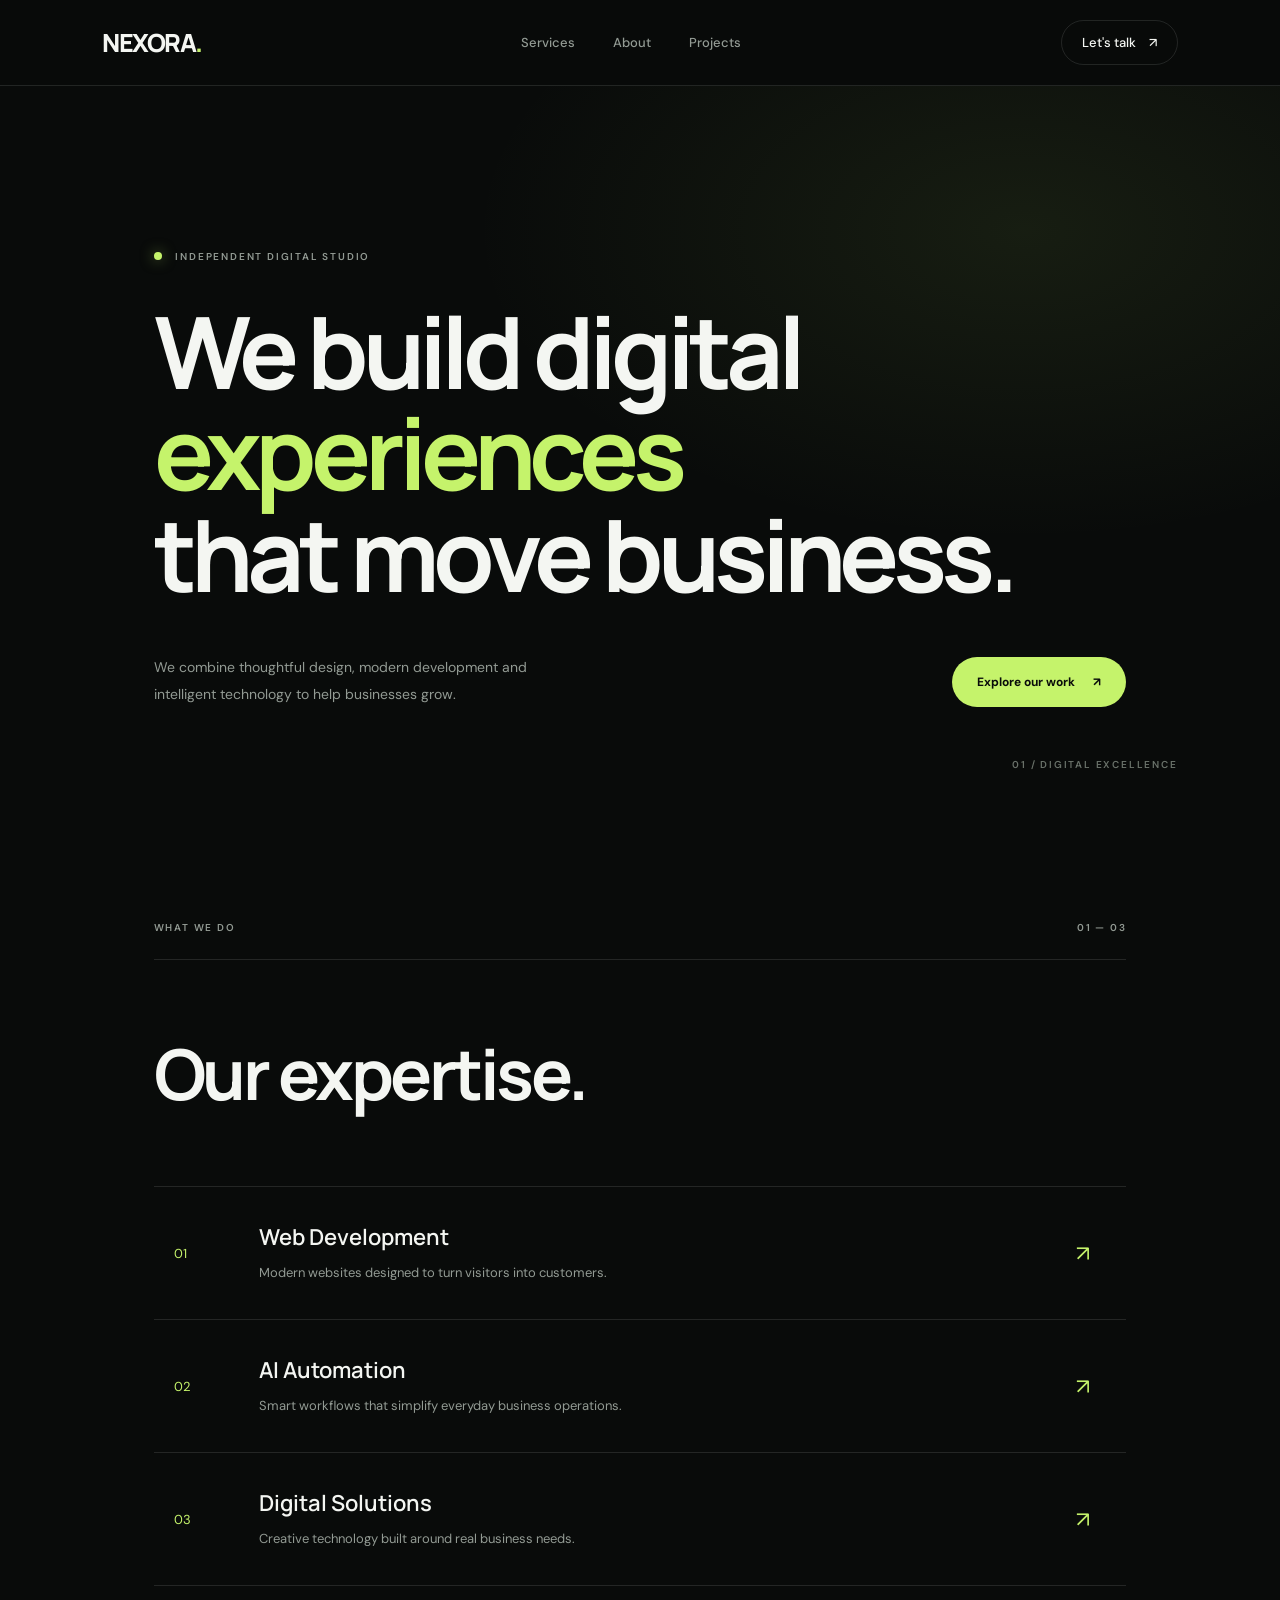
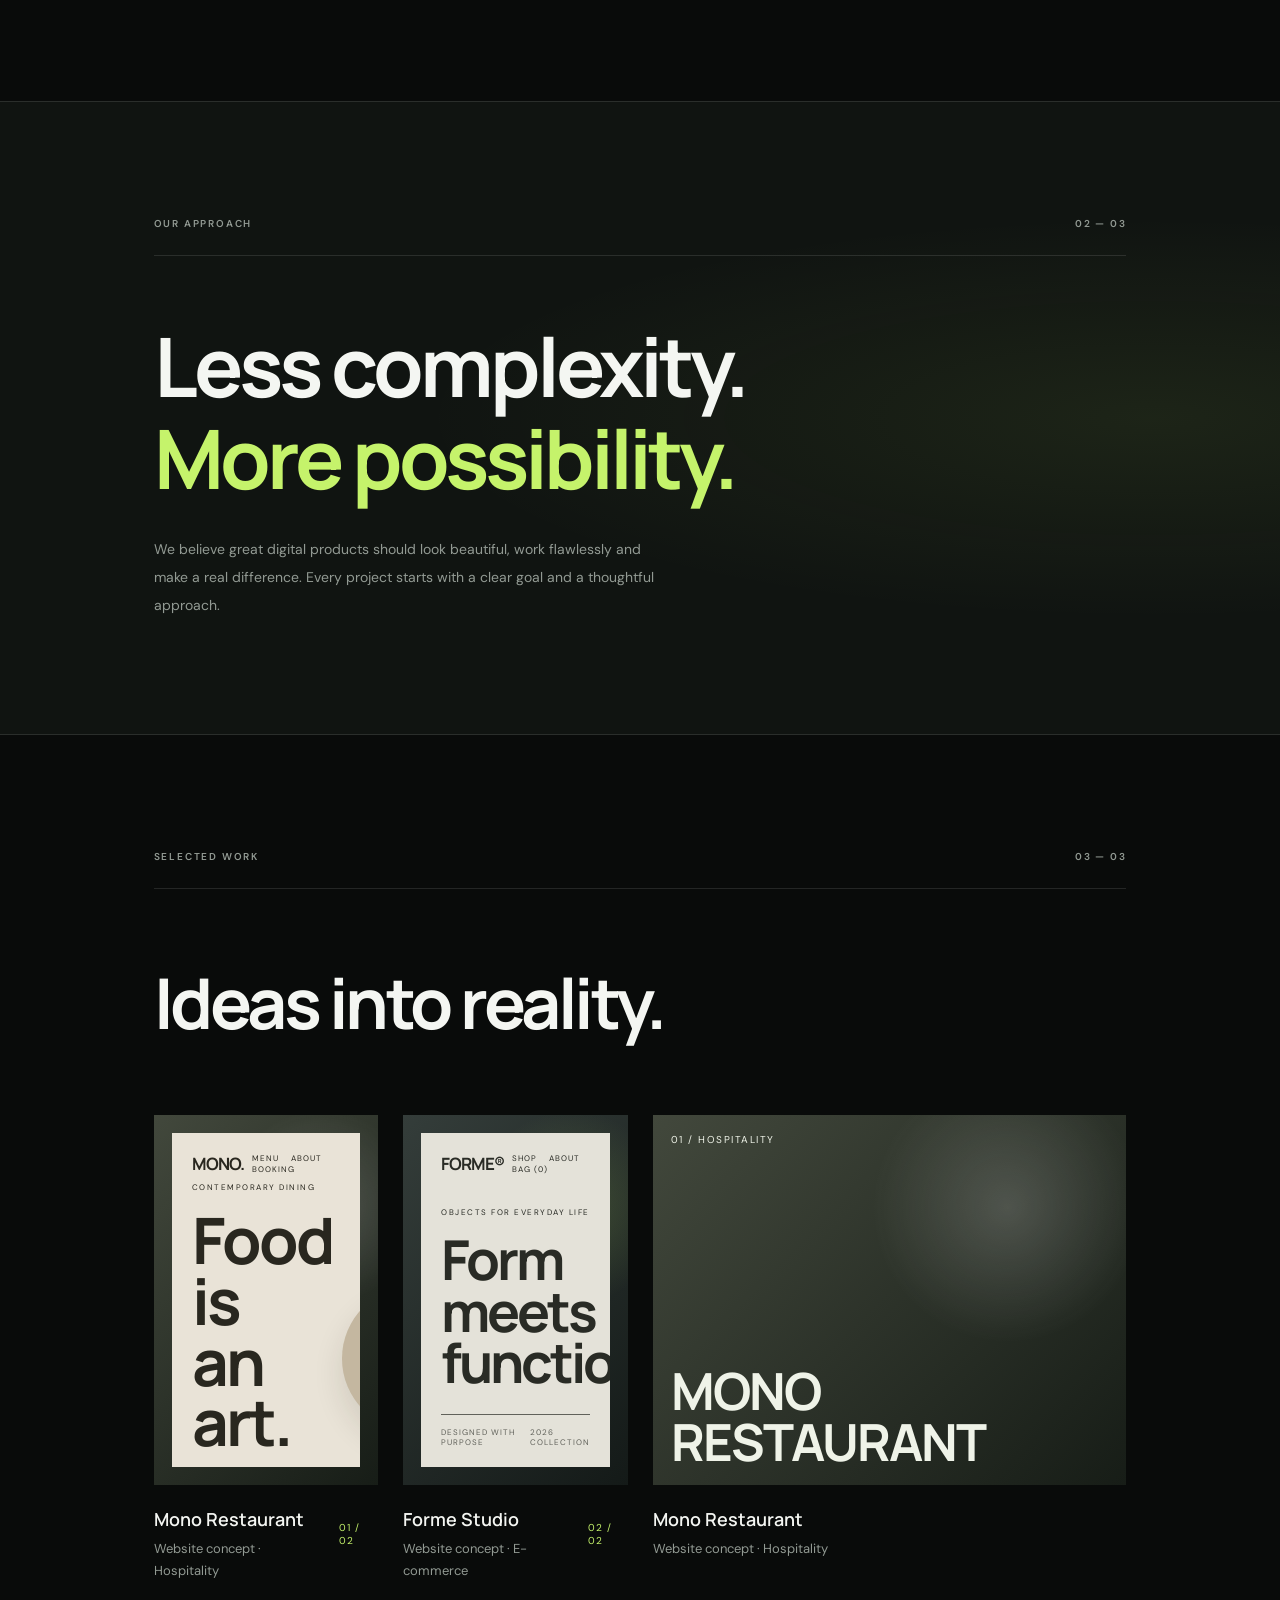
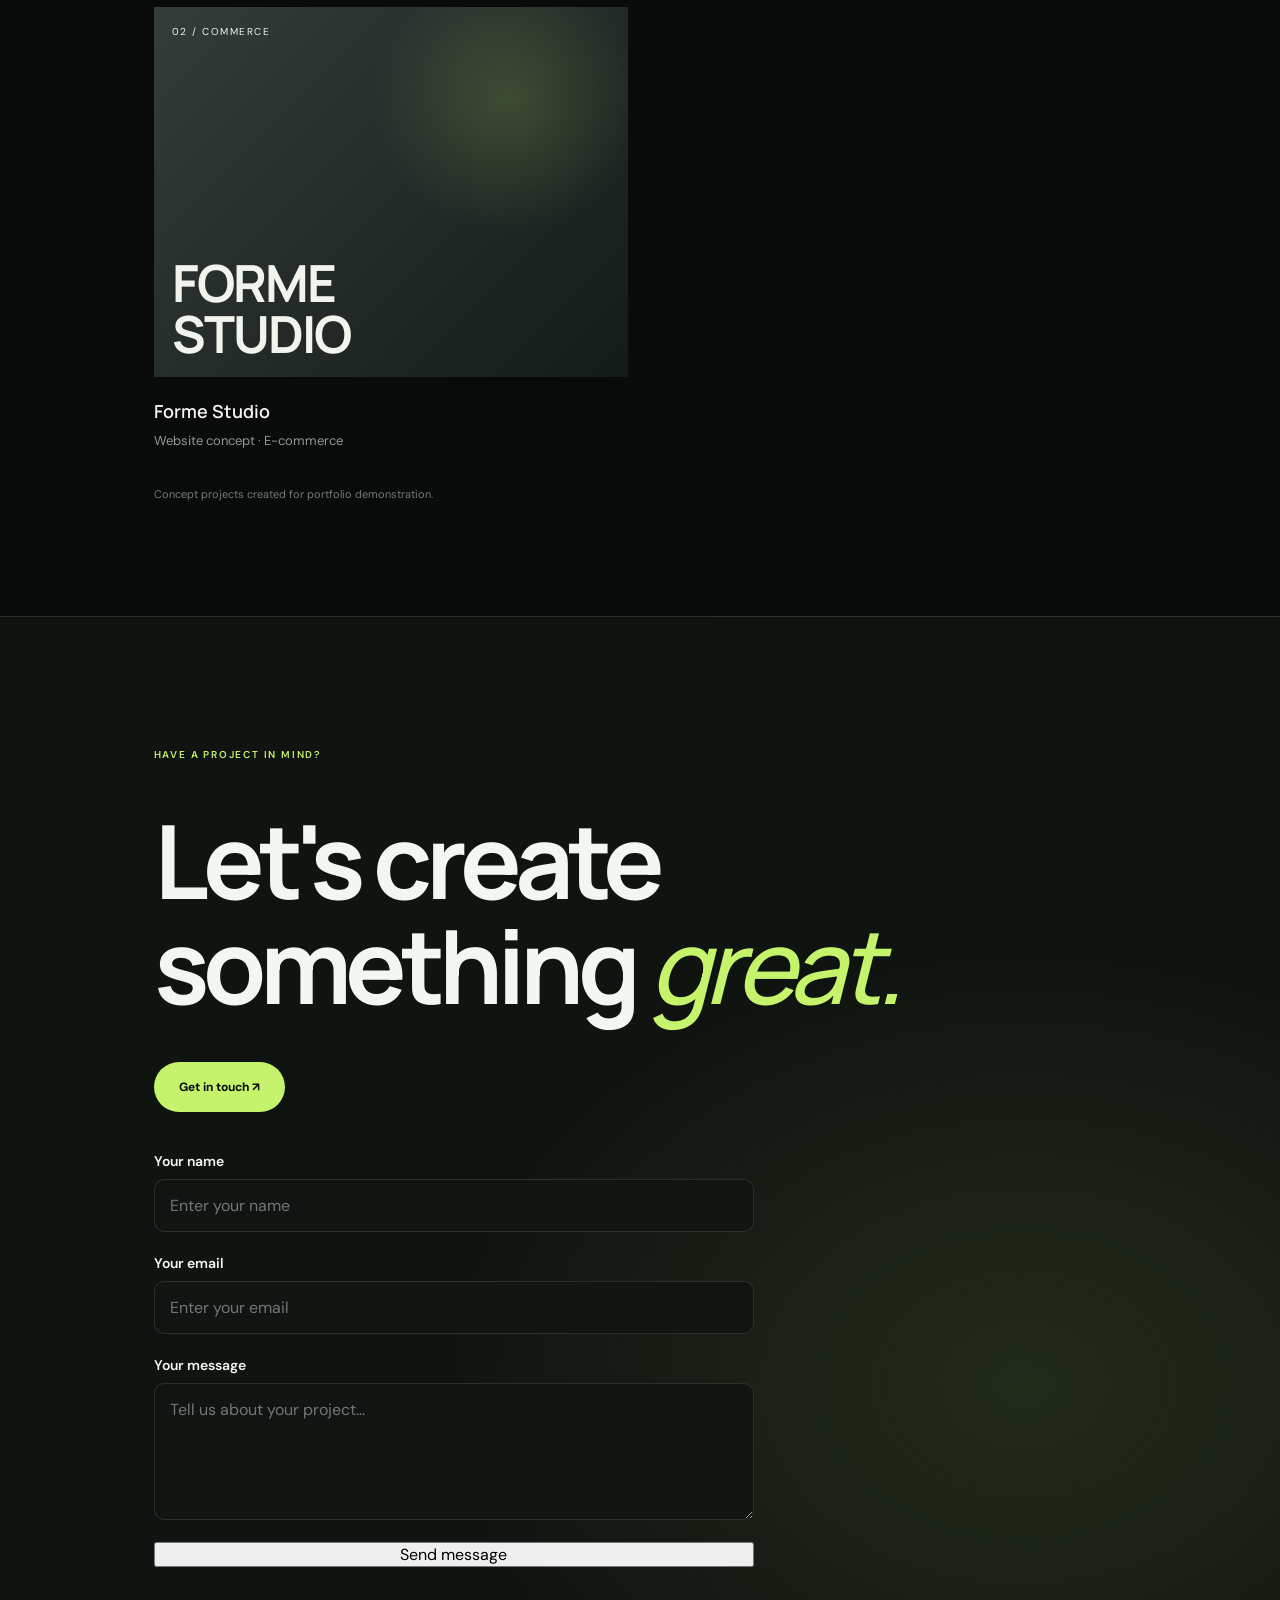
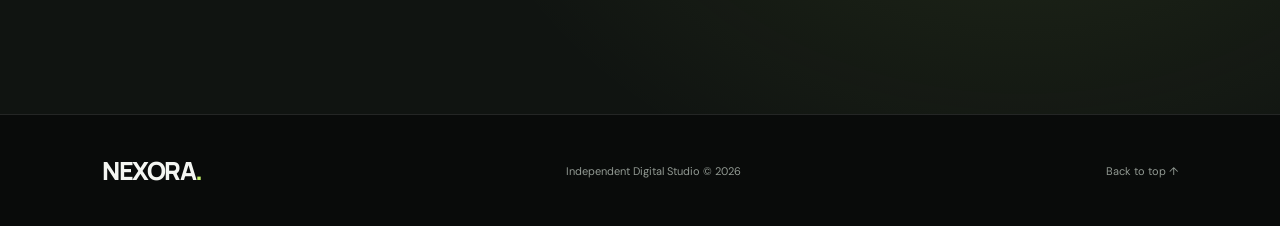
==== index.html @ 5c082fb3 "Initial NEXORA STUDIO website" ====
<!DOCTYPE html>
<html lang="en">
<head>
    <meta charset="UTF-8">
    <meta name="viewport" content="width=device-width, initial-scale=1.0">
    <meta name="description" content="Nexora Studio builds modern websites and intelligent digital solutions for ambitious businesses.">
    <title>NEXORA STUDIO | Web Design & AI Solutions</title>
    <meta name="description" content="NEXORA STUDIO creates modern websites and explores intelligent AI solutions for businesses.">

<meta name="viewport" content="width=device-width, initial-scale=1.0">

<meta name="theme-color" content="#090b0a">
    <link rel="stylesheet" href="css/style.css">
    <script src="js/script.js" defer></script>
</head>
<body id="top">

    <header class="navbar">
        <a href="#" class="logo">NEXORA<span>.</span></a>

        <nav class="nav-links" id="navLinks">
            <a href="#services">Services</a>
            <a href="#about">About</a>
            <a href="#projects">Projects</a>
    
        </nav>

        <a href="#contact" class="nav-cta">Let's talk <span>↗</span></a>

        <button class="menu-toggle" id="menuToggle"
            aria-label="Toggle navigation" aria-expanded="false">
            ☰
        </button>
    </header>

    <main>
        <section class="hero">
            <div class="hero-label">
                <span class="status-dot"></span>
                INDEPENDENT DIGITAL STUDIO
            </div>

            <h1>
                We build digital<br>
                <span>experiences</span><br>
                that move business.
            </h1>

            <div class="hero-bottom">
                <p>
                    We combine thoughtful design, modern development
                    and intelligent technology to help businesses grow.
                </p>

                <a href="#projects" class="primary-button">
                    Explore our work <span>↗</span>
                </a>
            </div>

            <div class="hero-index">01 / DIGITAL EXCELLENCE</div>
        </section>

        <section class="services section" id="services">
            <div class="section-heading">
                <span>WHAT WE DO</span>
                <span>01 — 03</span>
            </div>

            <h2>Our expertise.</h2>

            <div class="service-list">
                <article class="service">
                    <span class="service-number">01</span>
                    <div>
                        <h3>Web Development</h3>
                        <p>Modern websites designed to turn visitors into customers.</p>
                    </div>
                    <span class="service-arrow">↗</span>
                </article>

                <article class="service">
                    <span class="service-number">02</span>
                    <div>
                        <h3>AI Automation</h3>
                        <p>Smart workflows that simplify everyday business operations.</p>
                    </div>
                    <span class="service-arrow">↗</span>
                </article>

                <article class="service">
                    <span class="service-number">03</span>
                    <div>
                        <h3>Digital Solutions</h3>
                        <p>Creative technology built around real business needs.</p>
                    </div>
                    <span class="service-arrow">↗</span>
                </article>
            </div>
        </section>

        <section class="about section" id="about">
            <div class="section-heading">
                <span>OUR APPROACH</span>
                <span>02 — 03</span>
            </div>

            <h2>Less complexity.<br><span>More possibility.</span></h2>

            <p>
                We believe great digital products should look beautiful,
                work flawlessly and make a real difference.
                Every project starts with a clear goal and a thoughtful approach.
            </p>
        </section>

        <section class="projects section" id="projects">
            <div class="section-heading">
                <span>SELECTED WORK</span>
                <span>03 — 03</span>
            </div>

            <h2>Ideas into reality.</h2>

            <div class="project-grid">

<div class="project-grid">

    <!-- PROJECT 1: MONO RESTAURANT -->
    <article class="project-card">

        <div class="project-visual visual-one">
            <div class="mockup mono-mockup">

                <div class="mockup-nav">
                    <strong>MONO.</strong>
                    <span>MENU　 ABOUT　 BOOKING</span>
                </div>

                <div class="mono-content">
                    <div class="mono-copy">
                        <span>CONTEMPORARY DINING</span>
                        <h4>Food is<br>an art.</h4>
                        <p>A new perspective on modern dining.</p>
                        <span class="mono-link">DISCOVER MENU ↗</span>
                    </div>

                    <div class="mono-dish">
                        <div class="dish-inner"></div>
                    </div>
                </div>

                <div class="mockup-footer">
                    <span>EST. 2025</span>
                    <span>KYIV · UKRAINE</span>
                </div>

            </div>
        </div>

        <div class="project-info">
            <div>
                <h3>Mono Restaurant</h3>
                <p>Website concept · Hospitality</p>
            </div>
            <span class="project-tag">01 / 02</span>
        </div>

    </article>


    <!-- PROJECT 2: FORME STUDIO -->
    <article class="project-card">

        <div class="project-visual visual-two">
            <div class="mockup forme-mockup">

                <div class="mockup-nav">
                    <strong>FORME®</strong>
                    <span>SHOP　 ABOUT　 BAG (0)</span>
                </div>

                <div class="forme-content">
                    <div class="forme-heading">
                        <span>OBJECTS FOR EVERYDAY LIFE</span>
                        <h4>Form<br>meets<br>function.</h4>
                    </div>

                    <div class="forme-products">
                        <div class="forme-product product-a">
                            <div class="product-shape"></div>
                            <span>OBJECT 01</span>
                        </div>

                        <div class="forme-product product-b">
                            <div class="product-shape"></div>
                            <span>OBJECT 02</span>
                        </div>
                    </div>
                </div>

                <div class="mockup-footer">
                    <span>DESIGNED WITH PURPOSE</span>
                    <span>2026 COLLECTION</span>
                </div>

            </div>
        </div>

        <div class="project-info">
            <div>
                <h3>Forme Studio</h3>
                <p>Website concept · E-commerce</p>
            </div>
            <span class="project-tag">02 / 02</span>
        </div>

    </article>

</div>

                <article class="project-card">
                    <div class="project-visual visual-one">
                        <span>01 / HOSPITALITY</span>
                        <strong>MONO<br>RESTAURANT</strong>
                    </div>
                    <h3>Mono Restaurant</h3>
                    <p>Website concept · Hospitality</p>
                </article>

                <article class="project-card">
                    <div class="project-visual visual-two">
                        <span>02 / COMMERCE</span>
                        <strong>FORME<br>STUDIO</strong>
                    </div>
                    <h3>Forme Studio</h3>
                    <p>Website concept · E-commerce</p>
                </article>
            </div>
            <p class="disclaimer">
                Concept projects created for portfolio demonstration.
            </p>
        </section>

        <section class="contact" id="contact">
            <span>HAVE A PROJECT IN MIND?</span>
            <h2>Let's create<br>something <i>great.</i></h2>
            <a href="mailto:hello@nexorastudio.example" class="contact-button">
                Get in touch ↗
            </a>

<form class="contact-form" id="nexoraContactForm">
    <div class="form-group">
        <label for="contactName">Your name</label>
        <input
            type="text"
            id="contactName"
            placeholder="Enter your name"
            required
        >
    </div>

    <div class="form-group">
        <label for="contactEmail">Your email</label>
        <input
            type="email"
            id="contactEmail"
            placeholder="Enter your email"
            required
        >
    </div>

    <div class="form-group">
        <label for="contactMessage">Your message</label>
        <textarea
            id="contactMessage"
            placeholder="Tell us about your project..."
            rows="5"
            required
        ></textarea>
    </div>

    <button type="submit" class="btn btn-primary">
        Send message
    </button>

    <p id="formStatus" role="status" aria-live="polite"></p>

</form>

        </section>
    </main>

    <footer>
        <a href="#" class="logo">NEXORA<span>.</span></a>
        <p>Independent Digital Studio © 2026</p>
        <a href="#top">Back to top ↑</a>
    </footer>
<script src="js/script.js"></script>
</body>
</html>
---- css/style.css ----
@import url('https://fonts.googleapis.com/css2?family=DM+Sans:wght@400;500;600;700&family=Manrope:wght@400;500;600;700;800&display=swap');

:root {
    --bg: #090b0a;
    --surface: #111512;
    --surface-hover: #171d19;
    --text: #f4f6f2;
    --muted: #929a93;
    --accent: #c5f36b;
    --line: rgba(255,255,255,0.11);
}

* {
    margin: 0;
    padding: 0;
    box-sizing: border-box;
}

html {
    scroll-behavior: smooth;
    scroll-padding-top: 90px;
}

body {
    font-family: 'DM Sans', sans-serif;
    background: var(--bg);
    color: var(--text);
    overflow-x: hidden;
}

a {
    color: inherit;
    text-decoration: none;
}

button {
    font: inherit;
}

::selection {
    background: var(--accent);
    color: var(--bg);
}

/* NAVIGATION */

.navbar {
    height: 86px;
    padding: 0 8%;
    display: flex;
    align-items: center;
    justify-content: space-between;
    border-bottom: 1px solid var(--line);
    background: rgba(9,11,10,0.88);
    backdrop-filter: blur(16px);
    position: sticky;
    top: 0;
    z-index: 100;
}

.logo {
    font-family: 'Manrope', sans-serif;
    font-size: 25px;
    font-weight: 800;
    letter-spacing: -1.5px;
}

.logo span {
    color: var(--accent);
}

.nav-links {
    display: flex;
    gap: 38px;
}

.nav-links a,
.nav-cta {
    font-size: 13px;
    font-weight: 500;
    transition: color .25s ease;
}

.nav-links a {
    color: var(--muted);
}

.nav-links a:hover {
    color: var(--accent);
}

.nav-cta {
    border: 1px solid var(--line);
    padding: 13px 20px;
    border-radius: 30px;
    transition: .25s ease;
}

.nav-cta:hover {
    background: var(--accent);
    color: var(--bg);
    border-color: var(--accent);
}

.nav-cta span {
    margin-left: 10px;
}

.menu-toggle {
    display: none;
    background: none;
    border: none;
    color: var(--text);
    font-size: 25px;
    cursor: pointer;
}

/* HERO */

.hero {
    min-height: 720px;
    padding: 135px 12% 70px;
    position: relative;
    display: flex;
    flex-direction: column;
    justify-content: center;
    background:
        radial-gradient(ellipse at 80% 20%, rgba(146,190,85,.10), transparent 38%),
        var(--bg);
}

.hero-label,
.section-heading,
.hero-index,
.contact > span {
    font-size: 10px;
    font-weight: 600;
    letter-spacing: 1.8px;
}

.hero-label {
    color: var(--muted);
}

.status-dot {
    display: inline-block;
    width: 8px;
    height: 8px;
    background: var(--accent);
    border-radius: 50%;
    margin-right: 10px;
    box-shadow: 0 0 14px rgba(197,243,107,.5);
}

.hero h1,
.contact h2 {
    font-family: 'Manrope', sans-serif;
    font-size: clamp(55px, 7.8vw, 108px);
    line-height: 1.02;
    letter-spacing: -6px;
    margin-top: 38px;
    font-weight: 700;
}

.hero h1 span {
    color: var(--accent);
}

.hero-bottom {
    margin-top: 48px;
    display: flex;
    align-items: end;
    justify-content: space-between;
    gap: 25px;
}

.hero-bottom p {
    max-width: 400px;
    color: var(--muted);
    font-size: 14px;
    line-height: 1.9;
}

.primary-button,
.contact-button {
    display: inline-flex;
    align-items: center;
    justify-content: center;
    background: var(--accent);
    color: var(--bg);
    border-radius: 30px;
    padding: 17px 25px;
    font-size: 12px;
    font-weight: 700;
    transition: .3s ease;
}

.primary-button:hover,
.contact-button:hover {
    background: #d8ff91;
    transform: translateY(-4px);
    box-shadow: 0 10px 35px rgba(197,243,107,.13);
}

.primary-button span {
    margin-left: 18px;
}

.hero-index {
    position: absolute;
    bottom: 35px;
    right: 8%;
    color: #697169;
}

/* GENERAL SECTIONS */

.section {
    padding: 115px 12%;
}

.section-heading {
    display: flex;
    justify-content: space-between;
    padding-bottom: 25px;
    border-bottom: 1px solid var(--line);
    color: var(--muted);
}

.section h2 {
    font-family: 'Manrope', sans-serif;
    font-size: clamp(42px, 5.5vw, 70px);
    letter-spacing: -3.5px;
    font-weight: 700;
    margin: 65px 0;
}

.services h2,
.projects h2 {
    color: var(--text);
}

/* SERVICES */

.service-list {
    border-top: 1px solid var(--line);
}

.service {
    display: grid;
    grid-template-columns: 60px 1fr 30px;
    gap: 25px;
    align-items: center;
    padding: 35px 20px;
    border-bottom: 1px solid var(--line);
    transition: .3s ease;
}

.service:hover {
    background: var(--surface);
    padding-left: 32px;
    padding-right: 32px;
}

.service-number,
.service-arrow {
    color: var(--accent);
    font-size: 13px;
}

.service h3,
.project-card h3 {
    font-family: 'Manrope', sans-serif;
    font-size: 22px;
    font-weight: 600;
}

.service p,
.project-card p {
    color: var(--muted);
    font-size: 13px;
    margin-top: 10px;
    line-height: 1.7;
}

.service-arrow {
    font-size: 22px;
    transition: transform .3s ease;
}

.service:hover .service-arrow {
    transform: translate(4px, -4px);
}

/* ABOUT */

.about {
    background:
        radial-gradient(ellipse at 90% 50%, rgba(197,243,107,.07), transparent 45%),
        #101411;
    border-top: 1px solid var(--line);
    border-bottom: 1px solid var(--line);
}

.about h2 {
    font-family: 'Manrope', sans-serif;
    font-size: clamp(45px, 6.5vw, 82px);
    line-height: 1.12;
    letter-spacing: -4px;
    margin: 65px 0 30px;
}

.about h2 span {
    color: var(--accent);
}

.about > p {
    max-width: 520px;
    color: var(--muted);
    font-size: 14px;
    line-height: 2;
}

/* PROJECTS */

.project-grid {
    display: grid;
    grid-template-columns: 1fr 1fr;
    gap: 25px;
}

.project-card {
    min-width: 0;
}

.project-visual {
    height: 340px;
    display: flex;
    flex-direction: column;
    justify-content: space-between;
    padding: 28px;
    overflow: hidden;
    transition: .4s ease;
    position: relative;
}

.project-visual:hover {
    transform: translateY(-7px);
}

.project-visual span {
    font-size: 10px;
    letter-spacing: 1.5px;
}

.project-visual strong {
    font-family: 'Manrope', sans-serif;
    font-size: clamp(35px, 4vw, 52px);
    line-height: 1;
    letter-spacing: -2px;
}

.visual-one {
    background:
        radial-gradient(circle at 75% 25%, rgba(255,255,255,.17), transparent 30%),
        linear-gradient(135deg, #42483c, #171d17);
    color: #eff3e8;
}

.visual-two {
    background:
        radial-gradient(circle at 75% 25%, rgba(197,243,107,.17), transparent 30%),
        linear-gradient(135deg, #343d3a, #141a18);
    color: #f0f4ed;
}

.project-card h3 {
    margin-top: 22px;
    font-size: 18px;
}

.project-card p {
    margin-top: 7px;
}

.disclaimer {
    font-size: 11px;
    color: #737c73;
    margin-top: 35px;
}

/* CONTACT */

.contact {
    background:
        radial-gradient(ellipse at 80% 70%, rgba(197,243,107,.10), transparent 40%),
        #101411;
    border-top: 1px solid var(--line);
    padding: 125px 12%;
}

.contact > span {
    color: var(--accent);
}

.contact h2 {
    font-size: clamp(55px, 8vw, 105px);
    margin: 45px 0;
}

.contact h2 i {
    color: var(--accent);
    font-weight: 500;
}

.contact-button {
    background: var(--accent);
    color: var(--bg);
}

/* FOOTER */

footer {
    padding: 38px 8%;
    display: flex;
    align-items: center;
    justify-content: space-between;
    gap: 20px;
    border-top: 1px solid var(--line);
    background: var(--bg);
}

footer p,
footer > a:last-child {
    color: var(--muted);
    font-size: 11px;
}

footer > a:last-child:hover {
    color: var(--accent);
}

/* SCROLL ANIMATION */

.reveal {
    opacity: 0;
    transform: translateY(25px);
    transition: opacity .7s ease, transform .7s ease;
}

.reveal.visible {
    opacity: 1;
    transform: translateY(0);
}

/* TABLETS AND MOBILE */

@media (max-width: 900px) {
    .hero {
        padding-left: 8%;
        padding-right: 8%;
    }

    .section {
        padding-left: 8%;
        padding-right: 8%;
    }

    .contact {
        padding-left: 8%;
        padding-right: 8%;
    }

    .hero h1,
    .contact h2 {
        letter-spacing: -4px;
    }
}

@media (max-width: 700px) {
    .navbar {
        height: 75px;
        padding: 0 6%;
    }

    .nav-links {
        display: none;
        position: absolute;
        top: 75px;
        left: 0;
        right: 0;
        background: #101411;
        padding: 28px 7%;
        flex-direction: column;
        gap: 24px;
        z-index: 100;
        border-bottom: 1px solid var(--line);
    }

    .nav-links.active {
        display: flex;
    }

    .nav-links a {
        font-size: 15px;
    }

    .nav-cta {
        display: none;
    }

    .menu-toggle {
        display: block;
    }

    .hero {
        padding: 100px 7% 105px;
        min-height: 650px;
    }

    .hero h1 {
        font-size: clamp(48px, 12vw, 75px);
        letter-spacing: -3.5px;
    }

    .hero-bottom {
        align-items: flex-start;
        flex-direction: column;
        margin-top: 35px;
    }

    .hero-bottom p {
        font-size: 13px;
    }

    .hero-index {
        right: 7%;
        bottom: 35px;
    }

    .section {
        padding: 85px 7%;
    }

    .section h2 {
        margin: 45px 0;
        font-size: 43px;
    }

    .service {
        grid-template-columns: 30px 1fr 20px;
        gap: 12px;
        padding: 28px 5px;
    }

    .service:hover {
        padding-left: 12px;
        padding-right: 12px;
    }

    .service h3 {
        font-size: 18px;
    }

    .service p {
        font-size: 12px;
    }

    .about h2 {
        font-size: clamp(40px, 10vw, 58px);
        letter-spacing: -2.5px;
    }

    .project-grid {
        grid-template-columns: 1fr;
        gap: 35px;
    }

    .project-visual {
        height: 280px;
    }

    .contact {
        padding: 90px 7%;
    }

    .contact h2 {
        font-size: clamp(52px, 12vw, 76px);
        letter-spacing: -3px;
    }

    footer {
        padding: 30px 7%;
        flex-wrap: wrap;
    }
}

/* SMALL PHONES */

@media (max-width: 380px) {
    .hero h1 {
        font-size: 45px;
    }

    .section h2 {
        font-size: 37px;
    }

    .service {
        grid-template-columns: 23px 1fr 16px;
        gap: 8px;
    }

    .project-visual {
        height: 240px;
    }
}

/* ACCESSIBILITY */

a:focus-visible,
button:focus-visible {
    outline: 2px solid var(--accent);
    outline-offset: 5px;
}

@media (prefers-reduced-motion: reduce) {
    *,
    *::before,
    *::after {
        scroll-behavior: auto !important;
        animation-duration: .01ms !important;
        animation-iteration-count: 1 !important;
        transition-duration: .01ms !important;
    }

    .reveal {
        opacity: 1;
        transform: none;
    }
}

/* PORTFOLIO MOCKUPS */

.project-visual {
    padding: 18px;
    height: 370px;
    overflow: hidden;
}

.mockup {
    width: 100%;
    height: 100%;
    padding: 20px;
    display: flex;
    flex-direction: column;
    justify-content: space-between;
    overflow: hidden;
}

.mockup-nav,
.mockup-footer {
    display: flex;
    justify-content: space-between;
    align-items: center;
    gap: 8px;
}

.mockup-nav strong {
    font-family: 'Manrope', sans-serif;
    font-size: 17px;
    letter-spacing: -1px;
}

.mockup-nav span,
.mockup-footer span {
    font-size: 8px;
    letter-spacing: 1px;
}

.mockup-footer {
    padding-top: 12px;
    border-top: 1px solid currentColor;
    opacity: .7;
}

/* MONO */

.mono-mockup {
    background: #e9e3d7;
    color: #29271f;
    font-family: 'DM Sans', sans-serif;
}

.mono-content {
    display: flex;
    align-items: center;
    justify-content: space-between;
    gap: 10px;
}

.mono-copy {
    position: relative;
    z-index: 2;
}

.mono-copy > span:first-child,
.forme-heading > span {
    font-size: 8px;
    letter-spacing: 1.5px;
}

.mono-copy h4 {
    font-family: 'Manrope', sans-serif;
    font-size: clamp(38px, 5vw, 65px);
    line-height: .95;
    letter-spacing: -3px;
    margin: 15px 0;
}

.mono-copy p {
    font-size: 10px;
    max-width: 145px;
    line-height: 1.6;
    margin-bottom: 18px;
}

.mono-link {
    display: inline-block;
    font-size: 8px;
    font-weight: 700;
    letter-spacing: 1px;
    border-bottom: 1px solid currentColor;
    padding-bottom: 5px;
}

.mono-dish {
    width: 145px;
    height: 145px;
    flex-shrink: 0;
    border-radius: 50%;
    background: #c4b7a0;
    display: grid;
    place-items: center;
    box-shadow: 0 15px 30px rgba(40,30,15,.12);
}

.dish-inner {
    width: 105px;
    height: 105px;
    border-radius: 50%;
    border: 7px solid #f5f0e6;
    background:
        radial-gradient(circle at 35% 35%, #d5a66c 0 12%, transparent 13%),
        radial-gradient(circle at 65% 60%, #68744d 0 15%, transparent 16%),
        radial-gradient(circle at 45% 70%, #a85e3e 0 13%, transparent 14%),
        #e4d7c0;
}

/* FORME */

.forme-mockup {
    background: #e4e2d9;
    color: #292b25;
    font-family: 'DM Sans', sans-serif;
}

.forme-content {
    display: grid;
    grid-template-columns: 1fr 1fr;
    gap: 12px;
    align-items: center;
}

.forme-heading h4 {
    font-family: 'Manrope', sans-serif;
    font-size: clamp(34px, 4.5vw, 55px);
    line-height: .94;
    letter-spacing: -3px;
    margin-top: 14px;
}

.forme-products {
    display: flex;
    gap: 8px;
    align-items: center;
}

.forme-product {
    flex: 1;
    height: 145px;
    display: flex;
    flex-direction: column;
    justify-content: space-between;
    padding: 8px;
}

.product-a {
    background: #b8b8a8;
}

.product-b {
    background: #c8b6a0;
    margin-top: 25px;
}

.product-shape {
    width: 45px;
    height: 65px;
    margin: auto;
    border-radius: 45% 45% 12% 12%;
    background: linear-gradient(135deg, #e8e2d4, #8e8b7c);
    box-shadow: 8px 10px 18px rgba(0,0,0,.12);
}

.product-b .product-shape {
    width: 55px;
    height: 55px;
    border-radius: 50%;
    background: linear-gradient(135deg, #eee5d5, #a68d72);
}

.forme-product span {
    font-size: 7px;
    letter-spacing: 1px;
}

/* PROJECT INFORMATION */

.project-info {
    display: flex;
    justify-content: space-between;
    align-items: center;
    gap: 12px;
}

.project-tag {
    color: var(--accent);
    font-size: 10px;
    letter-spacing: 1px;
}

.project-card {
    transition: transform .3s ease;
}

.project-card:hover {
    transform: translateY(-4px);
}

/* MOBILE */

@media (max-width: 700px) {
    .project-visual {
        height: 300px;
        padding: 12px;
    }

    .mockup {
        padding: 14px;
    }

    .mono-dish {
        width: 110px;
        height: 110px;
    }

    .dish-inner {
        width: 80px;
        height: 80px;
    }

    .forme-product {
        height: 120px;
    }
}

/* PROJECT HOVER EFFECTS */

.project-card {
    transition: transform 0.35s ease, box-shadow 0.35s ease;
}

.project-card:hover {
    transform: translateY(-8px);
}

.project-visual {
    overflow: hidden;
    transition: transform 0.4s ease;
}

.project-card:hover .project-visual {
    transform: scale(1.01);
}

.project-visual .mockup {
    transition: transform 0.5s ease;
}

.project-card:hover .mockup {
    transform: translateY(-5px);
}

/* Smooth scrolling */

html {
    scroll-behavior: smooth;
}

/* Keyboard accessibility */

a:focus-visible,
button:focus-visible {
    outline: 2px solid var(--accent);
    outline-offset: 5px;
}

/* CONTACT FORM */

.contact-form {
    max-width: 600px;
    margin-top: 40px;
    display: grid;
    gap: 22px;
}

.form-group {
    display: grid;
    gap: 9px;
}

.form-group label {
    color: var(--text);
    font-size: 14px;
    font-weight: 600;
}

.form-group input,
.form-group textarea {
    width: 100%;
    padding: 15px;
    border: 1px solid var(--line);
    border-radius: 10px;
    background: var(--surface);
    color: var(--text);
    font: inherit;
    outline: none;
}

.form-group input:focus,
.form-group textarea:focus {
    border-color: var(--accent);
}

.form-group textarea {
    resize: vertical;
}

#formStatus {
    color: var(--accent);
    font-size: 14px;
}
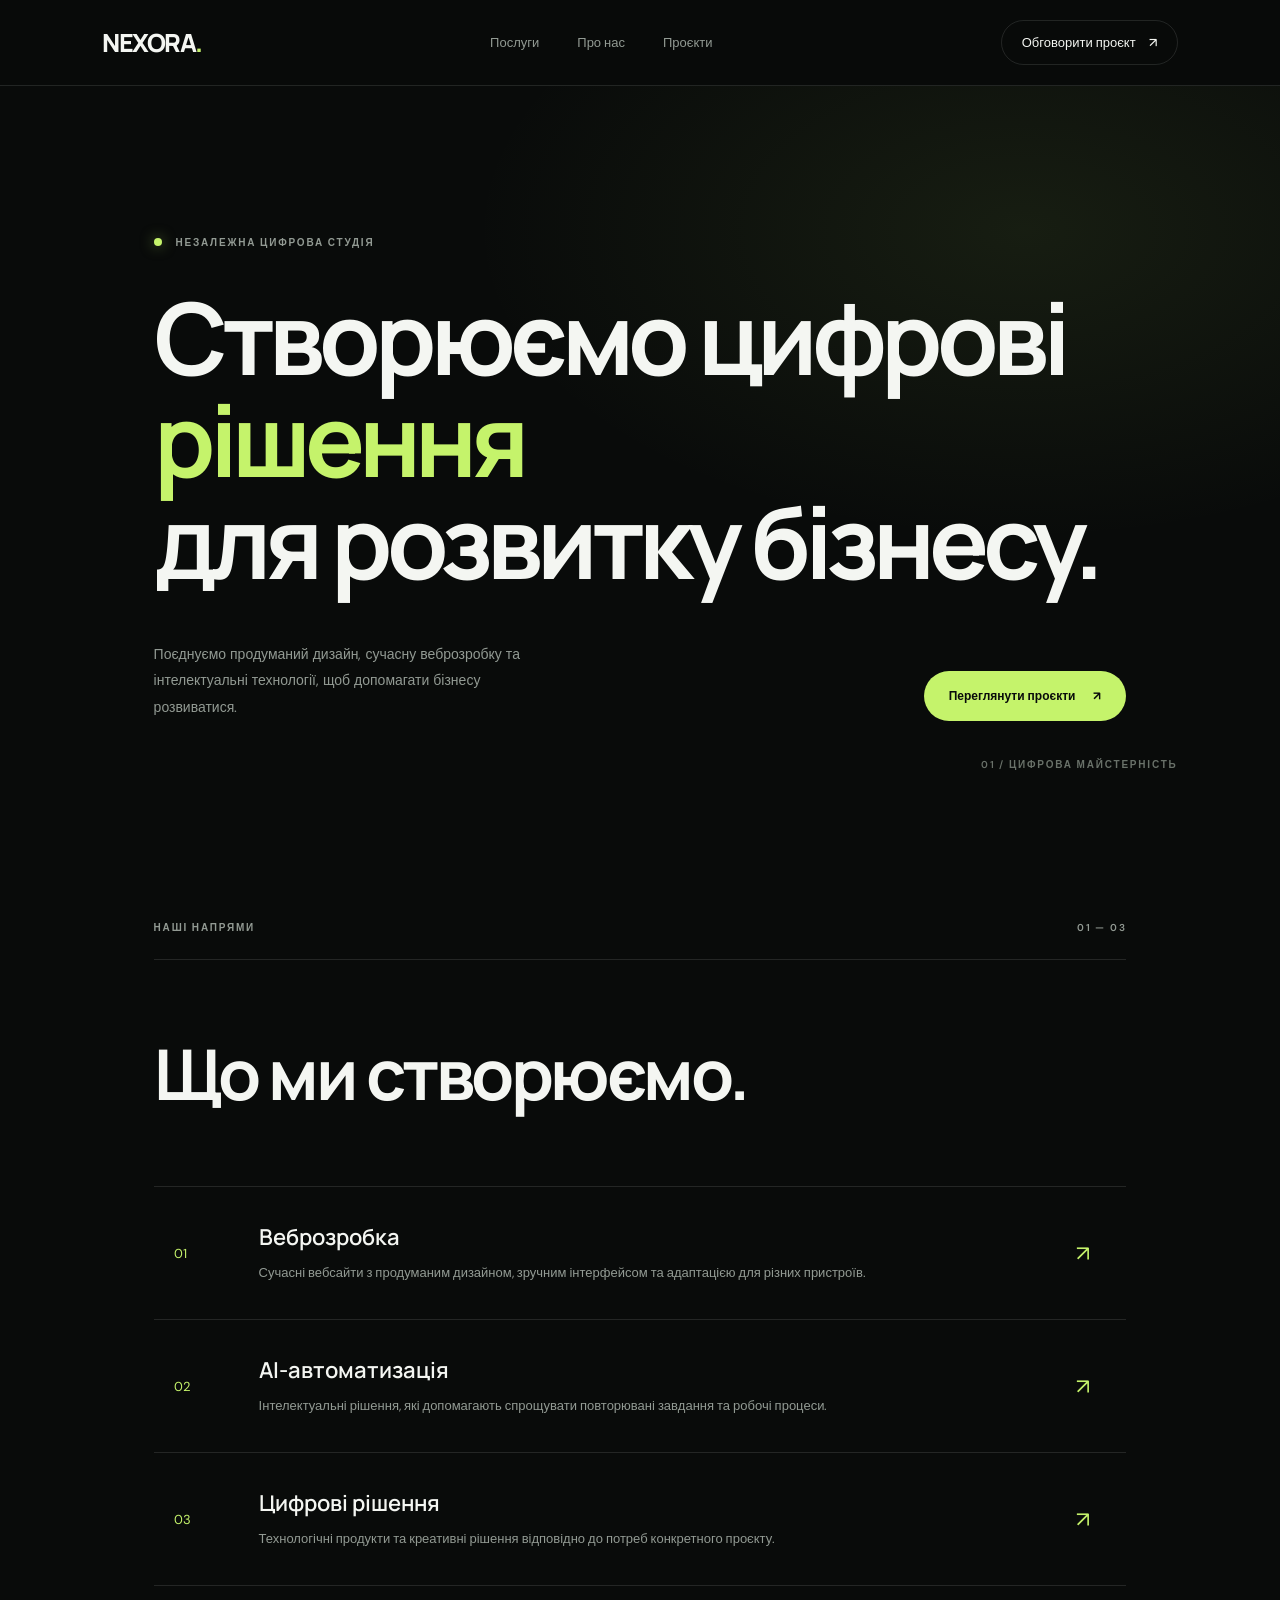
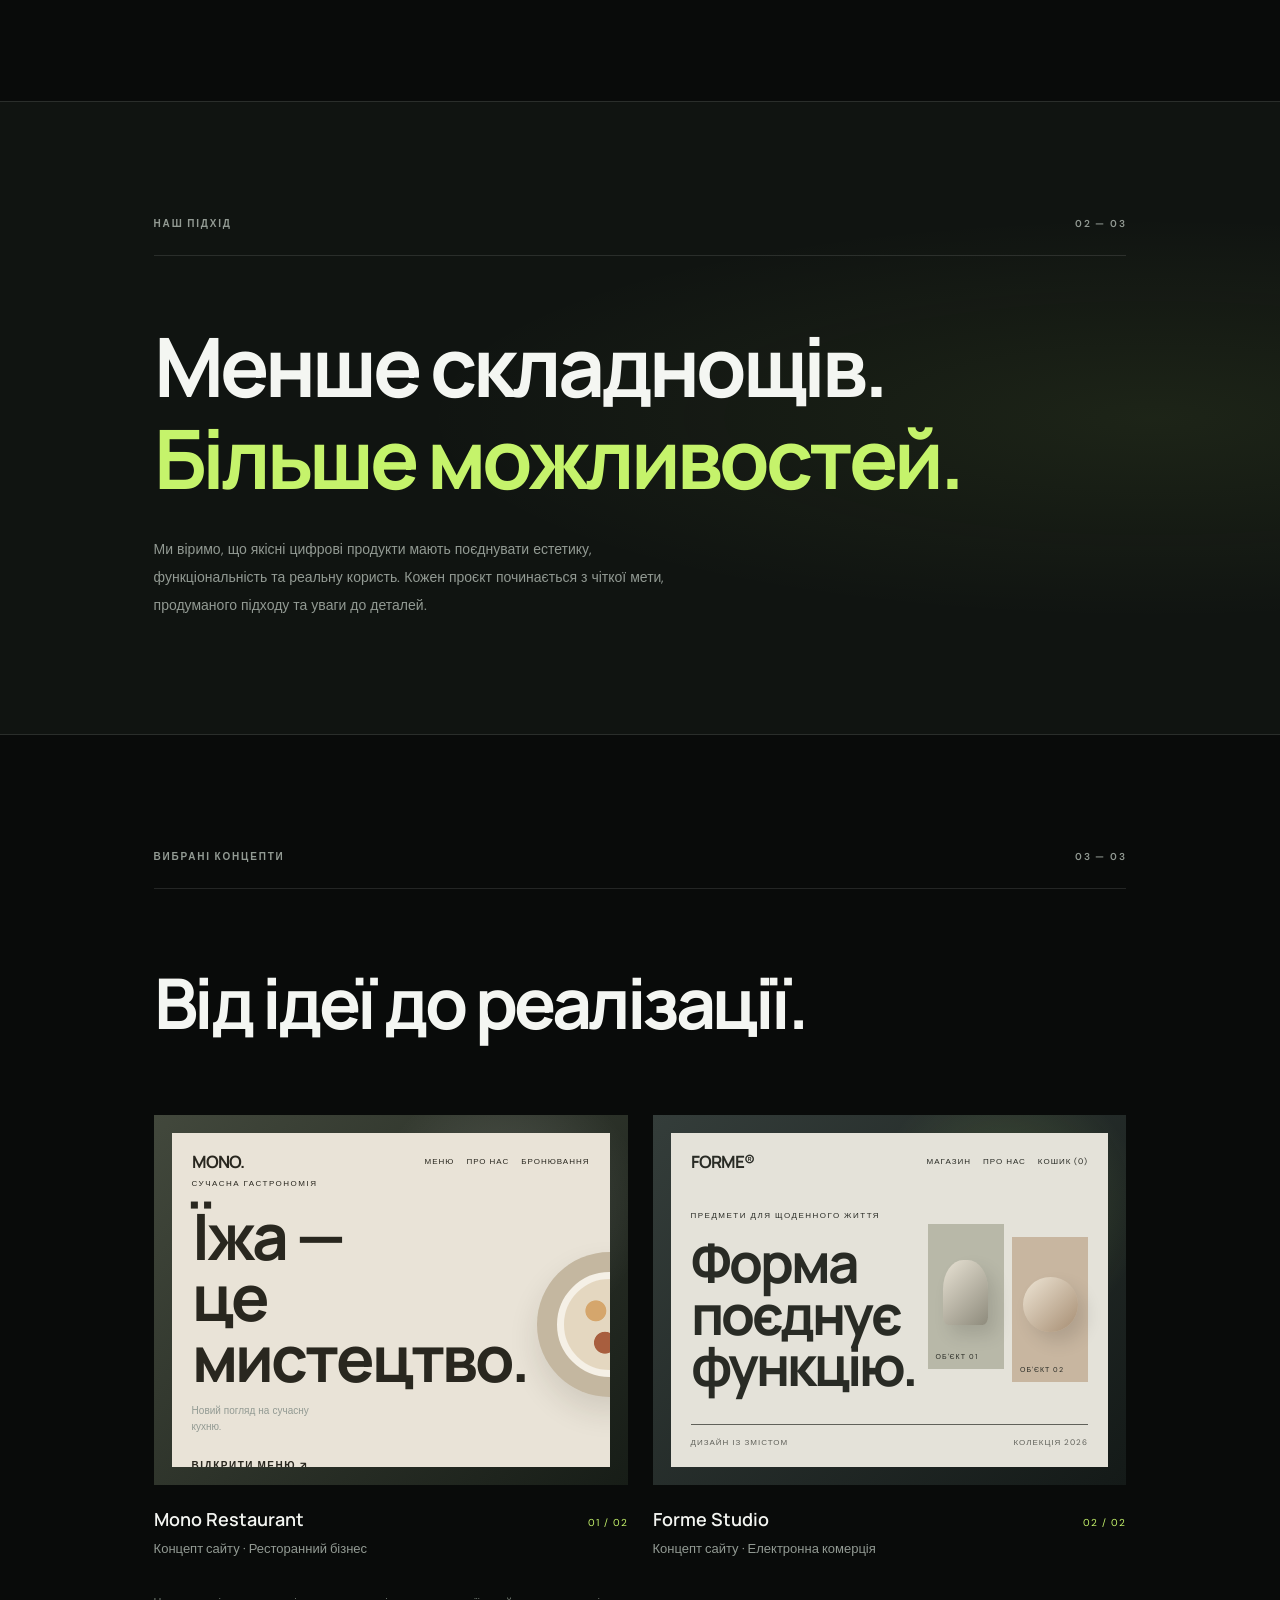
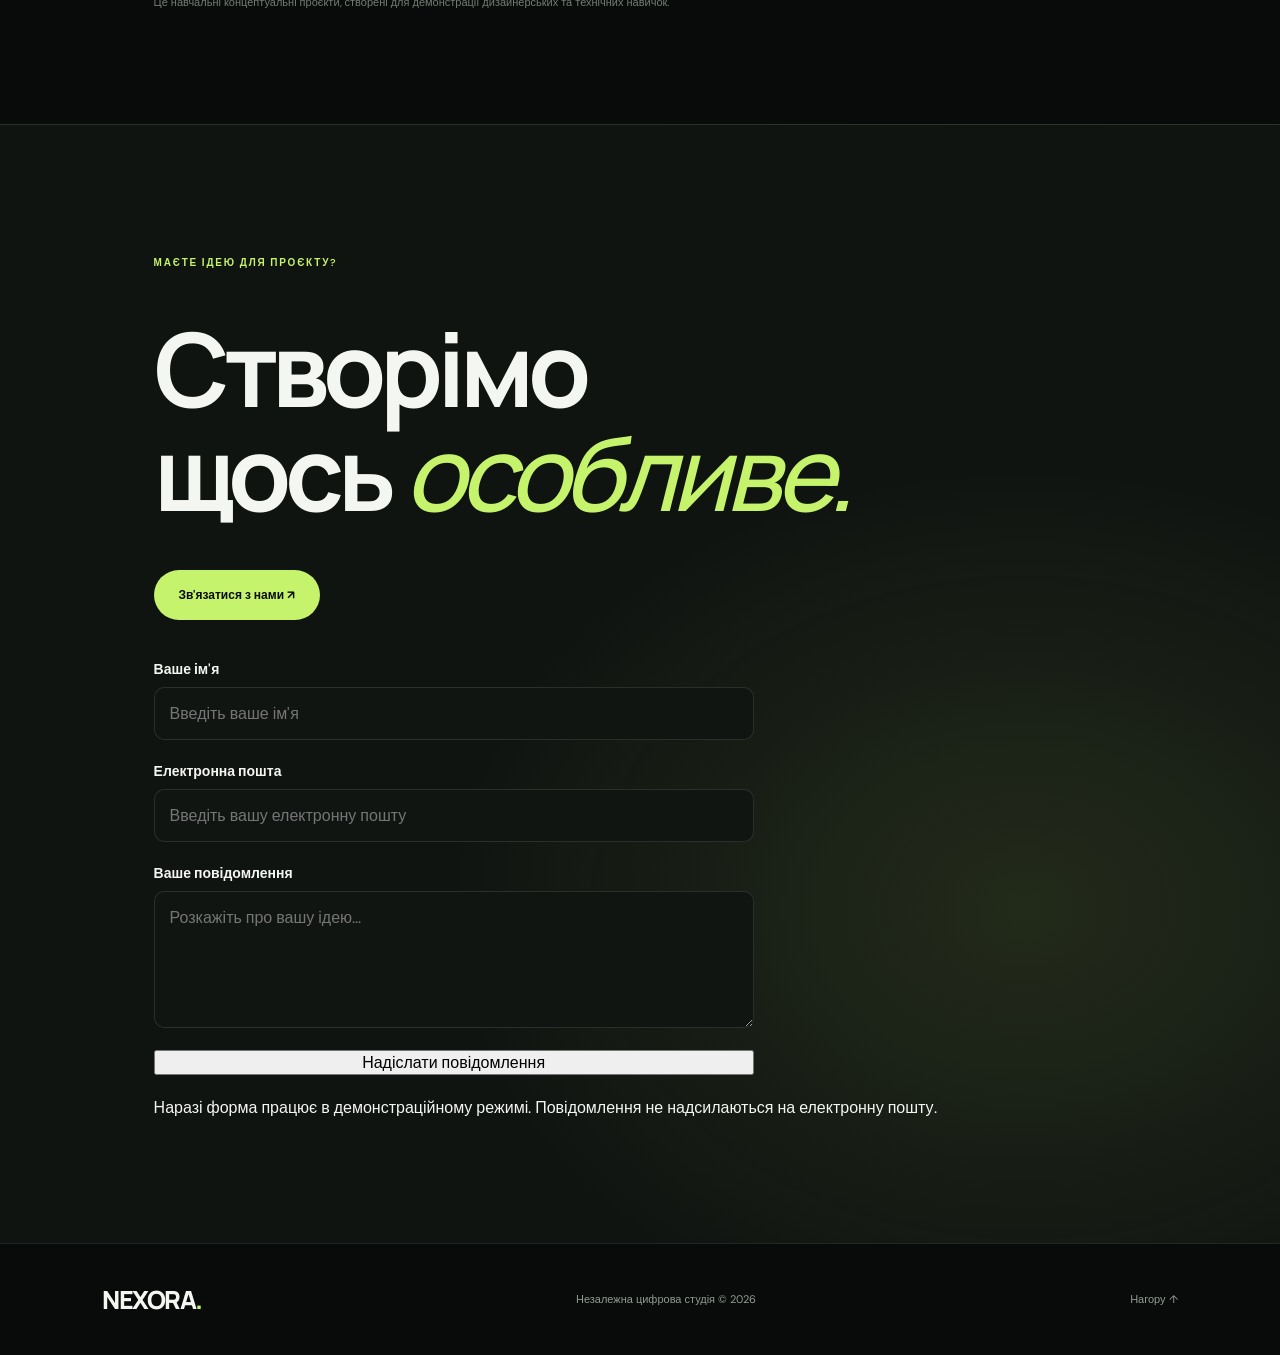
==== commit fc9e37b8: "Оновлено українську версію сайту" ====
--- a/index.html
+++ b/index.html
@@ -1,301 +1,454 @@
+
 
 <!DOCTYPE html>
-<html lang="en">
+<html lang="uk">
 <head>
     <meta charset="UTF-8">
     <meta name="viewport" content="width=device-width, initial-scale=1.0">
-    <meta name="description" content="Nexora Studio builds modern websites and intelligent digital solutions for ambitious businesses.">
-    <title>NEXORA STUDIO | Web Design & AI Solutions</title>
-    <meta name="description" content="NEXORA STUDIO creates modern websites and explores intelligent AI solutions for businesses.">
-
-<meta name="viewport" content="width=device-width, initial-scale=1.0">
-
-<meta name="theme-color" content="#090b0a">
+
+    <title>NEXORA STUDIO | Веброзробка та AI-рішення</title>
+
+    <meta name="description" content="NEXORA STUDIO — створення сучасних вебсайтів, цифрових продуктів та інтелектуальних AI-рішень для бізнесу.">
+
+    <meta name="theme-color" content="#090b0a">
+
+    <link rel="icon" type="image/svg+xml" href="favicon.svg">
     <link rel="stylesheet" href="css/style.css">
+
     <script src="js/script.js" defer></script>
 </head>
+
 <body id="top">
 
+    <!-- NAVIGATION -->
+
     <header class="navbar">
-        <a href="#" class="logo">NEXORA<span>.</span></a>
+
+        <a href="#top" class="logo">NEXORA<span>.</span></a>
 
         <nav class="nav-links" id="navLinks">
-            <a href="#services">Services</a>
-            <a href="#about">About</a>
-            <a href="#projects">Projects</a>
-    
+            <a href="#services">Послуги</a>
+            <a href="#about">Про нас</a>
+            <a href="#projects">Проєкти</a>
         </nav>
 
-        <a href="#contact" class="nav-cta">Let's talk <span>↗</span></a>
-
-        <button class="menu-toggle" id="menuToggle"
-            aria-label="Toggle navigation" aria-expanded="false">
+        <a href="#contact" class="nav-cta">
+            Обговорити проєкт <span>↗</span>
+        </a>
+
+        <button
+            class="menu-toggle"
+            id="menuToggle"
+            aria-label="Відкрити меню"
+            aria-expanded="false"
+        >
             ☰
         </button>
+
     </header>
 
+
     <main>
+
+        <!-- HERO SECTION -->
+
         <section class="hero">
+
             <div class="hero-label">
                 <span class="status-dot"></span>
-                INDEPENDENT DIGITAL STUDIO
+                НЕЗАЛЕЖНА ЦИФРОВА СТУДІЯ
             </div>
 
             <h1>
-                We build digital<br>
-                <span>experiences</span><br>
-                that move business.
+                Створюємо цифрові<br>
+                <span>рішення</span><br>
+                для розвитку бізнесу.
             </h1>
 
             <div class="hero-bottom">
+
                 <p>
-                    We combine thoughtful design, modern development
-                    and intelligent technology to help businesses grow.
+                    Поєднуємо продуманий дизайн, сучасну веброзробку
+                    та інтелектуальні технології, щоб допомагати
+                    бізнесу розвиватися.
                 </p>
 
                 <a href="#projects" class="primary-button">
-                    Explore our work <span>↗</span>
+                    Переглянути проєкти <span>↗</span>
                 </a>
-            </div>
-
-            <div class="hero-index">01 / DIGITAL EXCELLENCE</div>
+
+            </div>
+
+            <div class="hero-index">
+                01 / ЦИФРОВА МАЙСТЕРНІСТЬ
+            </div>
+
         </section>
 
+
+        <!-- SERVICES SECTION -->
+
         <section class="services section" id="services">
+
             <div class="section-heading">
-                <span>WHAT WE DO</span>
+                <span>НАШІ НАПРЯМИ</span>
                 <span>01 — 03</span>
             </div>
 
-            <h2>Our expertise.</h2>
+            <h2>Що ми створюємо.</h2>
 
             <div class="service-list">
+
                 <article class="service">
+
                     <span class="service-number">01</span>
+
                     <div>
-                        <h3>Web Development</h3>
-                        <p>Modern websites designed to turn visitors into customers.</p>
-                    </div>
+                        <h3>Веброзробка</h3>
+                        <p>
+                            Сучасні вебсайти з продуманим дизайном,
+                            зручним інтерфейсом та адаптацією
+                            для різних пристроїв.
+                        </p>
+                    </div>
+
                     <span class="service-arrow">↗</span>
+
                 </article>
 
+
                 <article class="service">
+
                     <span class="service-number">02</span>
+
                     <div>
-                        <h3>AI Automation</h3>
-                        <p>Smart workflows that simplify everyday business operations.</p>
-                    </div>
+                        <h3>AI-автоматизація</h3>
+                        <p>
+                            Інтелектуальні рішення, які допомагають
+                            спрощувати повторювані завдання
+                            та робочі процеси.
+                        </p>
+                    </div>
+
                     <span class="service-arrow">↗</span>
+
                 </article>
 
+
                 <article class="service">
+
                     <span class="service-number">03</span>
+
                     <div>
-                        <h3>Digital Solutions</h3>
-                        <p>Creative technology built around real business needs.</p>
-                    </div>
+                        <h3>Цифрові рішення</h3>
+                        <p>
+                            Технологічні продукти та креативні
+                            рішення відповідно до потреб
+                            конкретного проєкту.
+                        </p>
+                    </div>
+
                     <span class="service-arrow">↗</span>
+
                 </article>
-            </div>
+
+            </div>
+
         </section>
 
+
+        <!-- ABOUT SECTION -->
+
         <section class="about section" id="about">
+
             <div class="section-heading">
-                <span>OUR APPROACH</span>
+                <span>НАШ ПІДХІД</span>
                 <span>02 — 03</span>
             </div>
 
-            <h2>Less complexity.<br><span>More possibility.</span></h2>
+            <h2>
+                Менше складнощів.<br>
+                <span>Більше можливостей.</span>
+            </h2>
 
             <p>
-                We believe great digital products should look beautiful,
-                work flawlessly and make a real difference.
-                Every project starts with a clear goal and a thoughtful approach.
+                Ми віримо, що якісні цифрові продукти мають
+                поєднувати естетику, функціональність
+                та реальну користь.
+
+                Кожен проєкт починається з чіткої мети,
+                продуманого підходу та уваги до деталей.
             </p>
+
         </section>
 
+
+        <!-- PROJECTS SECTION -->
+
         <section class="projects section" id="projects">
+
             <div class="section-heading">
-                <span>SELECTED WORK</span>
+                <span>ВИБРАНІ КОНЦЕПТИ</span>
                 <span>03 — 03</span>
             </div>
 
-            <h2>Ideas into reality.</h2>
+            <h2>Від ідеї до реалізації.</h2>
 
             <div class="project-grid">
 
-<div class="project-grid">
-
-    <!-- PROJECT 1: MONO RESTAURANT -->
-    <article class="project-card">
-
-        <div class="project-visual visual-one">
-            <div class="mockup mono-mockup">
-
-                <div class="mockup-nav">
-                    <strong>MONO.</strong>
-                    <span>MENU　 ABOUT　 BOOKING</span>
+
+                <!-- PROJECT 1: MONO RESTAURANT -->
+
+                <article class="project-card">
+
+                    <div class="project-visual visual-one">
+
+                        <div class="mockup mono-mockup">
+
+                            <div class="mockup-nav">
+                                <strong>MONO.</strong>
+                                <span>МЕНЮ　 ПРО НАС　 БРОНЮВАННЯ</span>
+                            </div>
+
+                            <div class="mono-content">
+
+                                <div class="mono-copy">
+
+                                    <span>СУЧАСНА ГАСТРОНОМІЯ</span>
+
+                                    <h4>
+                                        Їжа —<br>
+                                        це мистецтво.
+                                    </h4>
+
+                                    <p>
+                                        Новий погляд на сучасну кухню.
+                                    </p>
+
+                                    <span class="mono-link">
+                                        ВІДКРИТИ МЕНЮ ↗
+                                    </span>
+
+                                </div>
+
+                                <div class="mono-dish">
+                                    <div class="dish-inner"></div>
+                                </div>
+
+                            </div>
+
+                            <div class="mockup-footer">
+                                <span>ЗАСНОВАНО У 2025</span>
+                                <span>КИЇВ · УКРАЇНА</span>
+                            </div>
+
+                        </div>
+
+                    </div>
+
+
+                    <div class="project-info">
+
+                        <div>
+                            <h3>Mono Restaurant</h3>
+                            <p>Концепт сайту · Ресторанний бізнес</p>
+                        </div>
+
+                        <span class="project-tag">01 / 02</span>
+
+                    </div>
+
+                </article>
+
+
+                <!-- PROJECT 2: FORME STUDIO -->
+
+                <article class="project-card">
+
+                    <div class="project-visual visual-two">
+
+                        <div class="mockup forme-mockup">
+
+                            <div class="mockup-nav">
+                                <strong>FORME®</strong>
+                                <span>МАГАЗИН　 ПРО НАС　 КОШИК (0)</span>
+                            </div>
+
+                            <div class="forme-content">
+
+                                <div class="forme-heading">
+
+                                    <span>
+                                        ПРЕДМЕТИ ДЛЯ ЩОДЕННОГО ЖИТТЯ
+                                    </span>
+
+                                    <h4>
+                                        Форма<br>
+                                        поєднує<br>
+                                        функцію.
+                                    </h4>
+
+                                </div>
+
+
+                                <div class="forme-products">
+
+                                    <div class="forme-product product-a">
+                                        <div class="product-shape"></div>
+                                        <span>ОБ'ЄКТ 01</span>
+                                    </div>
+
+                                    <div class="forme-product product-b">
+                                        <div class="product-shape"></div>
+                                        <span>ОБ'ЄКТ 02</span>
+                                    </div>
+
+                                </div>
+
+                            </div>
+
+                            <div class="mockup-footer">
+                                <span>ДИЗАЙН ІЗ ЗМІСТОМ</span>
+                                <span>КОЛЕКЦІЯ 2026</span>
+                            </div>
+
+                        </div>
+
+                    </div>
+
+
+                    <div class="project-info">
+
+                        <div>
+                            <h3>Forme Studio</h3>
+                            <p>Концепт сайту · Електронна комерція</p>
+                        </div>
+
+                        <span class="project-tag">02 / 02</span>
+
+                    </div>
+
+                </article>
+
+
+            </div>
+
+            <p class="disclaimer">
+                Це навчальні концептуальні проєкти,
+                створені для демонстрації дизайнерських
+                та технічних навичок.
+            </p>
+
+        </section>
+
+
+        <!-- CONTACT SECTION -->
+
+        <section class="contact" id="contact">
+
+            <span>МАЄТЕ ІДЕЮ ДЛЯ ПРОЄКТУ?</span>
+
+            <h2>
+                Створімо<br>
+                щось <i>особливе.</i>
+            </h2>
+
+            <a href="#nexoraContactForm" class="contact-button">
+                Зв'язатися з нами ↗
+            </a>
+
+
+            <!-- DEMO CONTACT FORM -->
+
+            <form class="contact-form" id="nexoraContactForm">
+
+                <div class="form-group">
+
+                    <label for="contactName">
+                        Ваше ім'я
+                    </label>
+
+                    <input
+                        type="text"
+                        id="contactName"
+                        placeholder="Введіть ваше ім'я"
+                        required
+                    >
+
                 </div>
 
-                <div class="mono-content">
-                    <div class="mono-copy">
-                        <span>CONTEMPORARY DINING</span>
-                        <h4>Food is<br>an art.</h4>
-                        <p>A new perspective on modern dining.</p>
-                        <span class="mono-link">DISCOVER MENU ↗</span>
-                    </div>
-
-                    <div class="mono-dish">
-                        <div class="dish-inner"></div>
-                    </div>
+
+                <div class="form-group">
+
+                    <label for="contactEmail">
+                        Електронна пошта
+                    </label>
+
+                    <input
+                        type="email"
+                        id="contactEmail"
+                        placeholder="Введіть вашу електронну пошту"
+                        required
+                    >
+
                 </div>
 
-                <div class="mockup-footer">
-                    <span>EST. 2025</span>
-                    <span>KYIV · UKRAINE</span>
+
+                <div class="form-group">
+
+                    <label for="contactMessage">
+                        Ваше повідомлення
+                    </label>
+
+                    <textarea
+                        id="contactMessage"
+                        placeholder="Розкажіть про вашу ідею..."
+                        rows="5"
+                        required
+                    ></textarea>
+
                 </div>
 
-            </div>
-        </div>
-
-        <div class="project-info">
-            <div>
-                <h3>Mono Restaurant</h3>
-                <p>Website concept · Hospitality</p>
-            </div>
-            <span class="project-tag">01 / 02</span>
-        </div>
-
-    </article>
-
-
-    <!-- PROJECT 2: FORME STUDIO -->
-    <article class="project-card">
-
-        <div class="project-visual visual-two">
-            <div class="mockup forme-mockup">
-
-                <div class="mockup-nav">
-                    <strong>FORME®</strong>
-                    <span>SHOP　 ABOUT　 BAG (0)</span>
-                </div>
-
-                <div class="forme-content">
-                    <div class="forme-heading">
-                        <span>OBJECTS FOR EVERYDAY LIFE</span>
-                        <h4>Form<br>meets<br>function.</h4>
-                    </div>
-
-                    <div class="forme-products">
-                        <div class="forme-product product-a">
-                            <div class="product-shape"></div>
-                            <span>OBJECT 01</span>
-                        </div>
-
-                        <div class="forme-product product-b">
-                            <div class="product-shape"></div>
-                            <span>OBJECT 02</span>
-                        </div>
-                    </div>
-                </div>
-
-                <div class="mockup-footer">
-                    <span>DESIGNED WITH PURPOSE</span>
-                    <span>2026 COLLECTION</span>
-                </div>
-
-            </div>
-        </div>
-
-        <div class="project-info">
-            <div>
-                <h3>Forme Studio</h3>
-                <p>Website concept · E-commerce</p>
-            </div>
-            <span class="project-tag">02 / 02</span>
-        </div>
-
-    </article>
-
-</div>
-
-                <article class="project-card">
-                    <div class="project-visual visual-one">
-                        <span>01 / HOSPITALITY</span>
-                        <strong>MONO<br>RESTAURANT</strong>
-                    </div>
-                    <h3>Mono Restaurant</h3>
-                    <p>Website concept · Hospitality</p>
-                </article>
-
-                <article class="project-card">
-                    <div class="project-visual visual-two">
-                        <span>02 / COMMERCE</span>
-                        <strong>FORME<br>STUDIO</strong>
-                    </div>
-                    <h3>Forme Studio</h3>
-                    <p>Website concept · E-commerce</p>
-                </article>
-            </div>
-            <p class="disclaimer">
-                Concept projects created for portfolio demonstration.
+
+                <button type="submit" class="btn btn-primary">
+                    Надіслати повідомлення
+                </button>
+
+                <p
+                    id="formStatus"
+                    role="status"
+                    aria-live="polite"
+                ></p>
+
+            </form>
+
+            <p class="form-note">
+                Наразі форма працює в демонстраційному режимі.
+                Повідомлення не надсилаються на електронну пошту.
             </p>
+
         </section>
 
-        <section class="contact" id="contact">
-            <span>HAVE A PROJECT IN MIND?</span>
-            <h2>Let's create<br>something <i>great.</i></h2>
-            <a href="mailto:hello@nexorastudio.example" class="contact-button">
-                Get in touch ↗
-            </a>
-
-<form class="contact-form" id="nexoraContactForm">
-    <div class="form-group">
-        <label for="contactName">Your name</label>
-        <input
-            type="text"
-            id="contactName"
-            placeholder="Enter your name"
-            required
-        >
-    </div>
-
-    <div class="form-group">
-        <label for="contactEmail">Your email</label>
-        <input
-            type="email"
-            id="contactEmail"
-            placeholder="Enter your email"
-            required
-        >
-    </div>
-
-    <div class="form-group">
-        <label for="contactMessage">Your message</label>
-        <textarea
-            id="contactMessage"
-            placeholder="Tell us about your project..."
-            rows="5"
-            required
-        ></textarea>
-    </div>
-
-    <button type="submit" class="btn btn-primary">
-        Send message
-    </button>
-
-    <p id="formStatus" role="status" aria-live="polite"></p>
-
-</form>
-
-        </section>
     </main>
 
+
+    <!-- FOOTER -->
+
     <footer>
-        <a href="#" class="logo">NEXORA<span>.</span></a>
-        <p>Independent Digital Studio © 2026</p>
-        <a href="#top">Back to top ↑</a>
+
+        <a href="#top" class="logo">
+            NEXORA<span>.</span>
+        </a>
+
+        <p>
+            Незалежна цифрова студія © 2026
+        </p>
+
+        <a href="#top">
+            Нагору ↑
+        </a>
+
     </footer>
-<script src="js/script.js"></script>
+
 </body>
 </html>
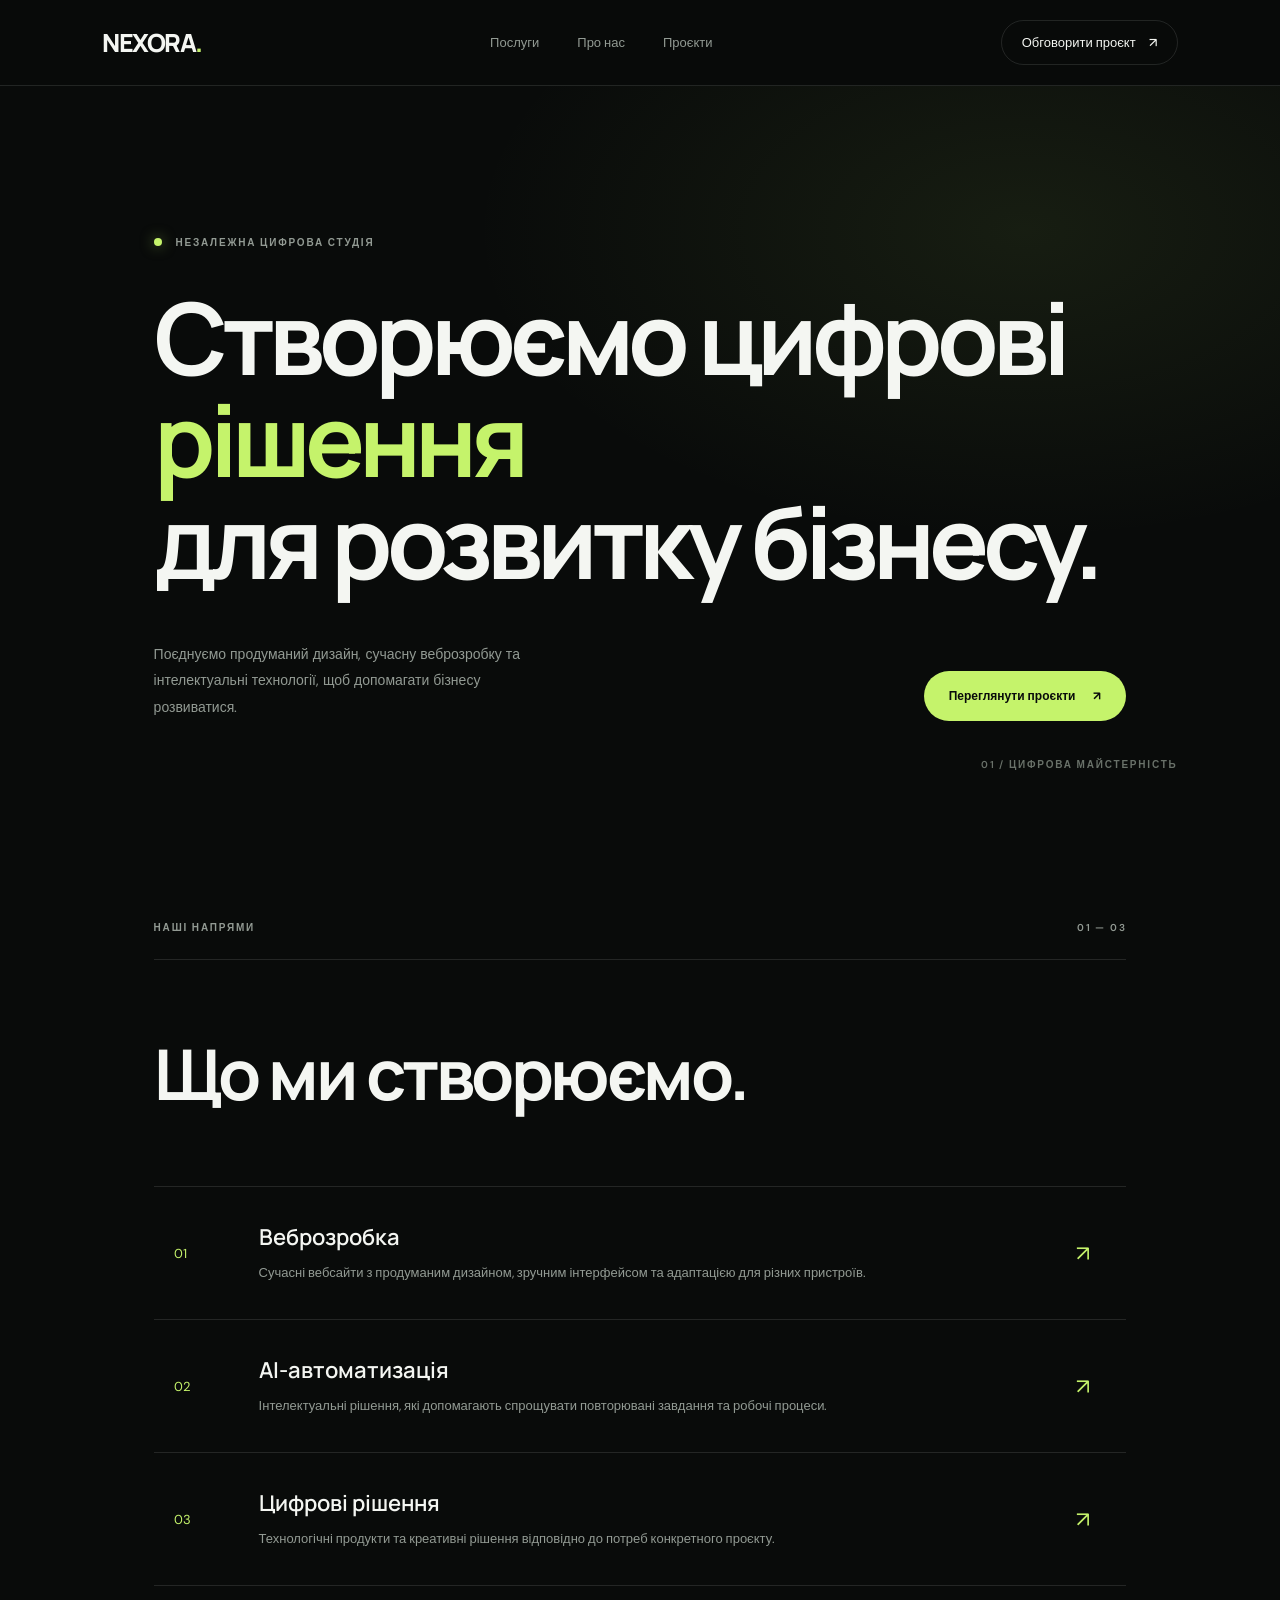
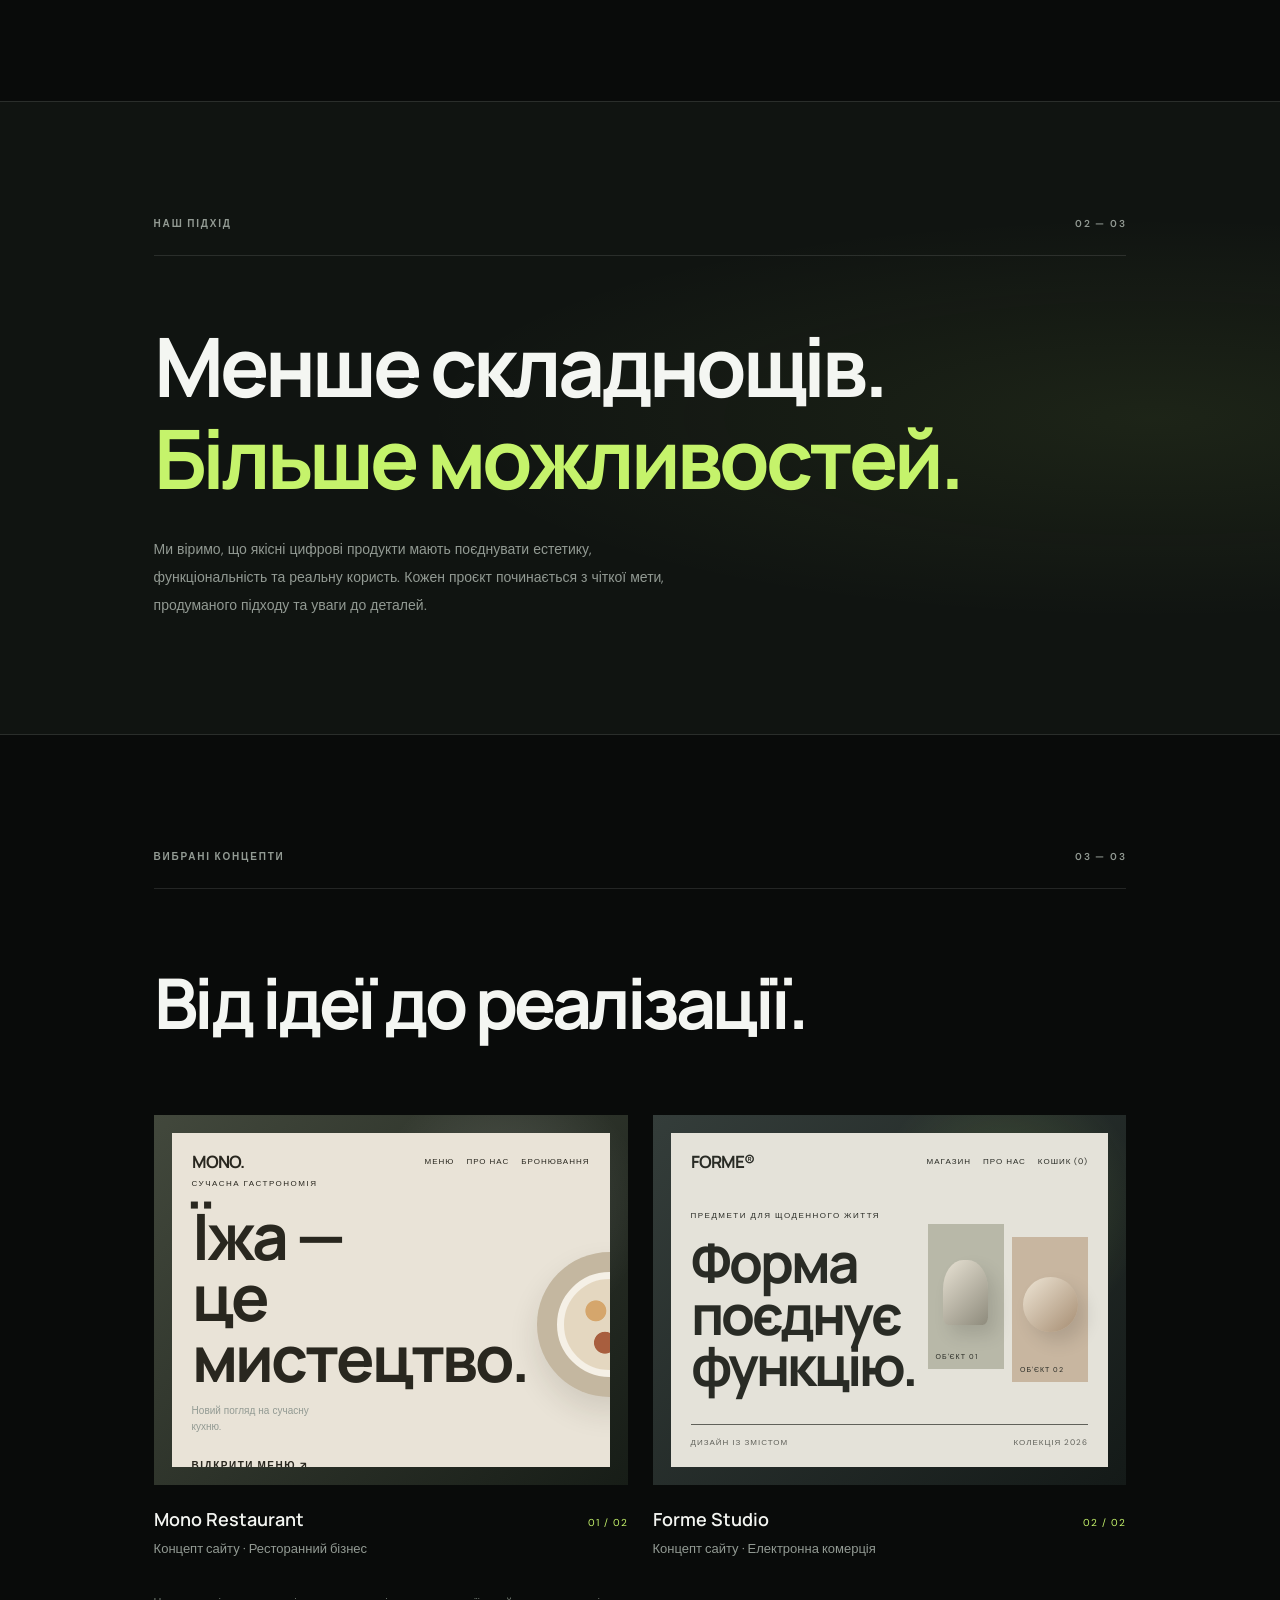
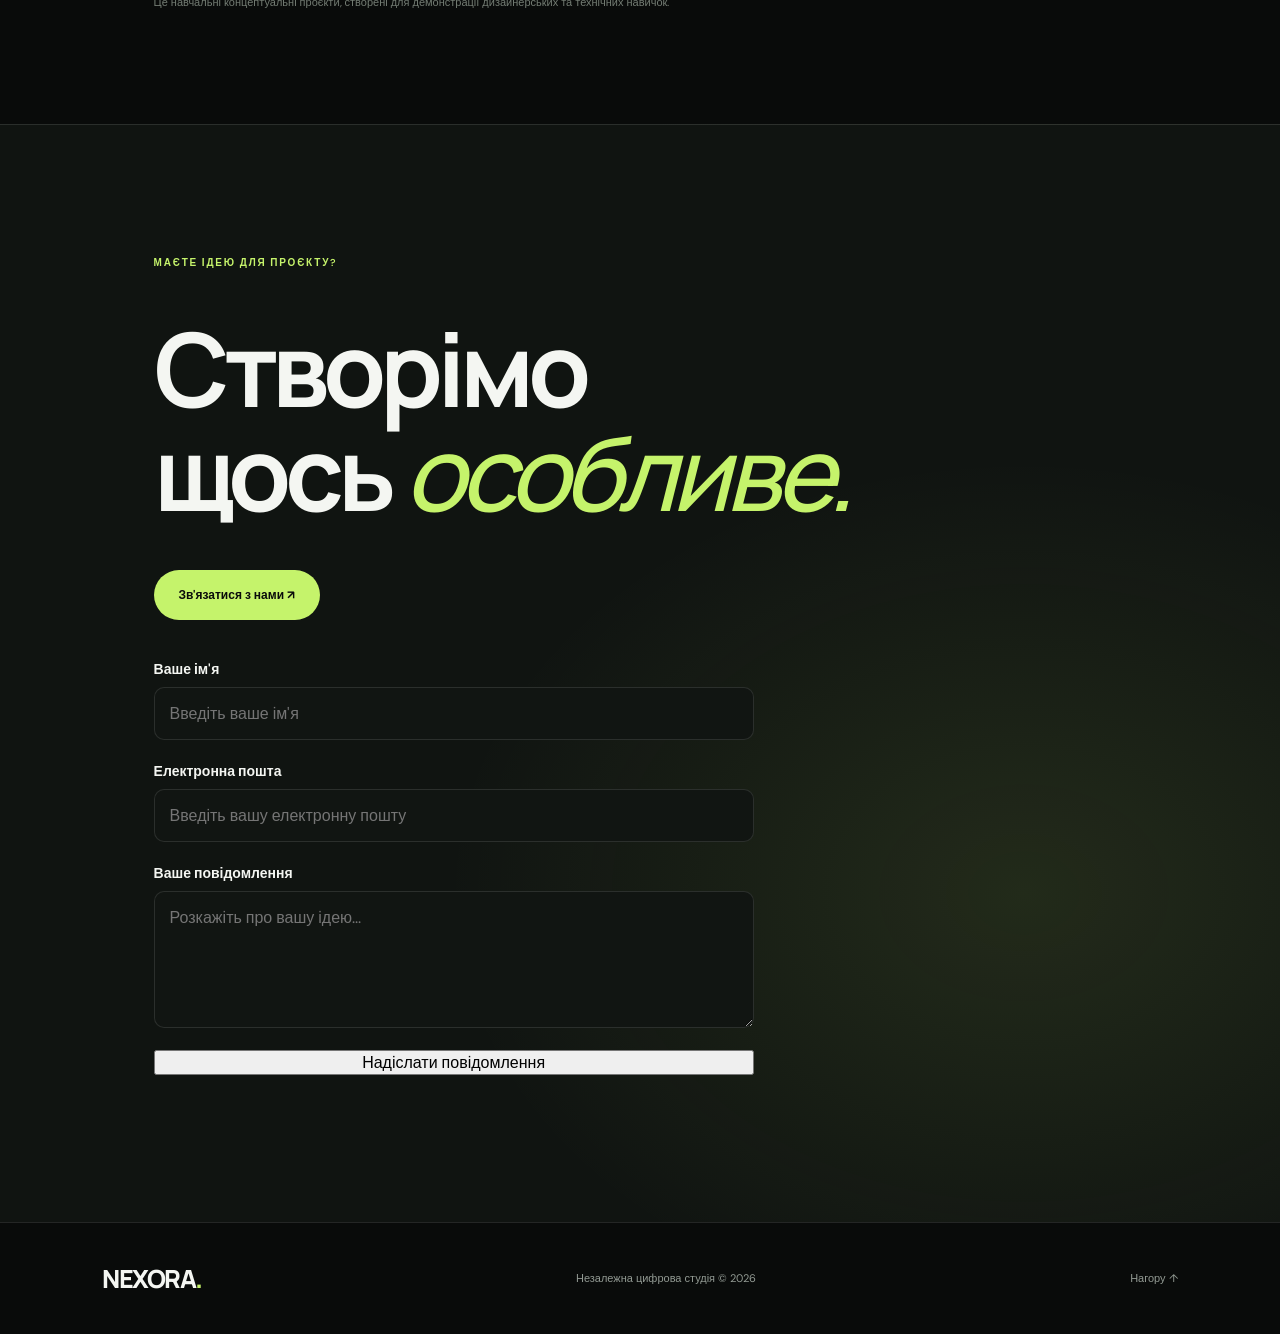
==== commit b75f2cba: "Connect contact form to Formspree" ====
--- a/index.html
+++ b/index.html
@@ -360,7 +360,12 @@
 
             <!-- DEMO CONTACT FORM -->
 
-            <form class="contact-form" id="nexoraContactForm">
+           <form
+    class="contact-form"
+    id="nexoraContactForm"
+    action="https://formspree.io/f/xjywyrdn"
+    method="POST"
+>
 
                 <div class="form-group">
 
@@ -423,8 +428,7 @@
             </form>
 
             <p class="form-note">
-                Наразі форма працює в демонстраційному режимі.
-                Повідомлення не надсилаються на електронну пошту.
+                
             </p>
 
         </section>
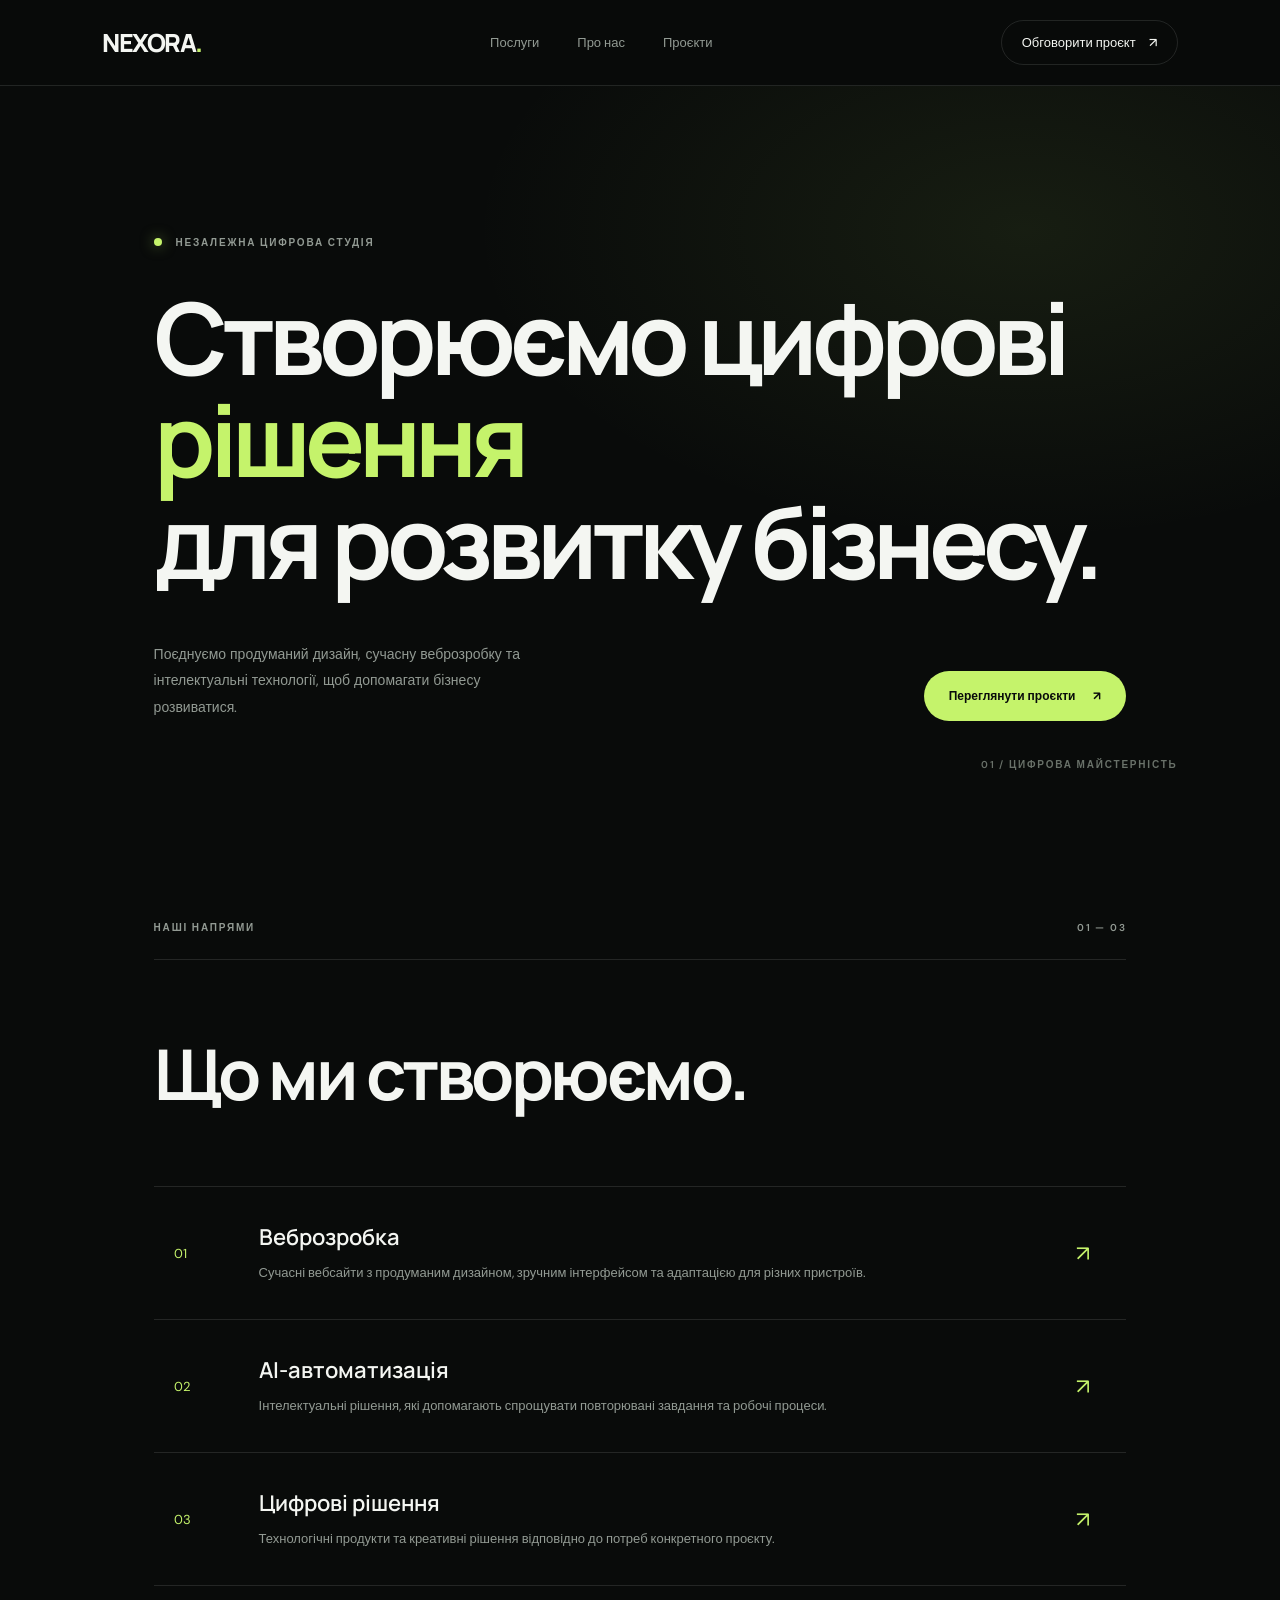
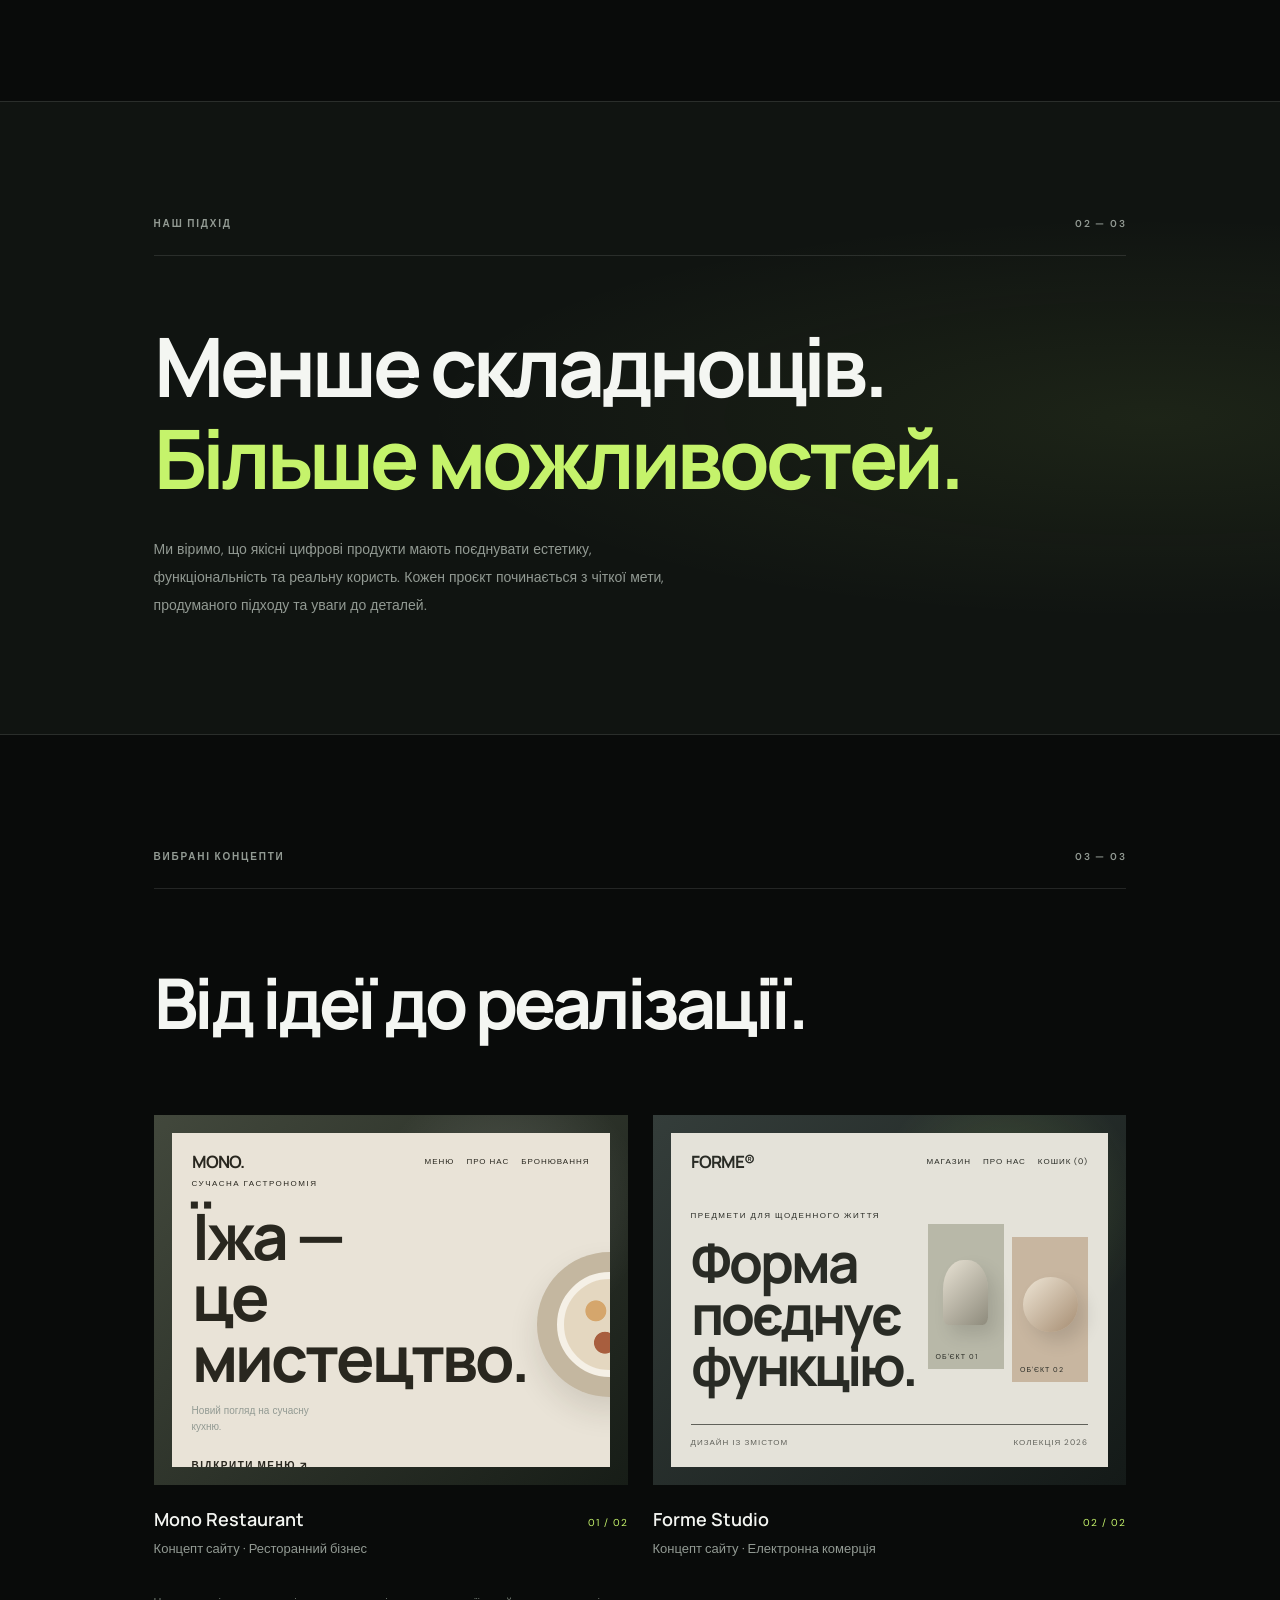
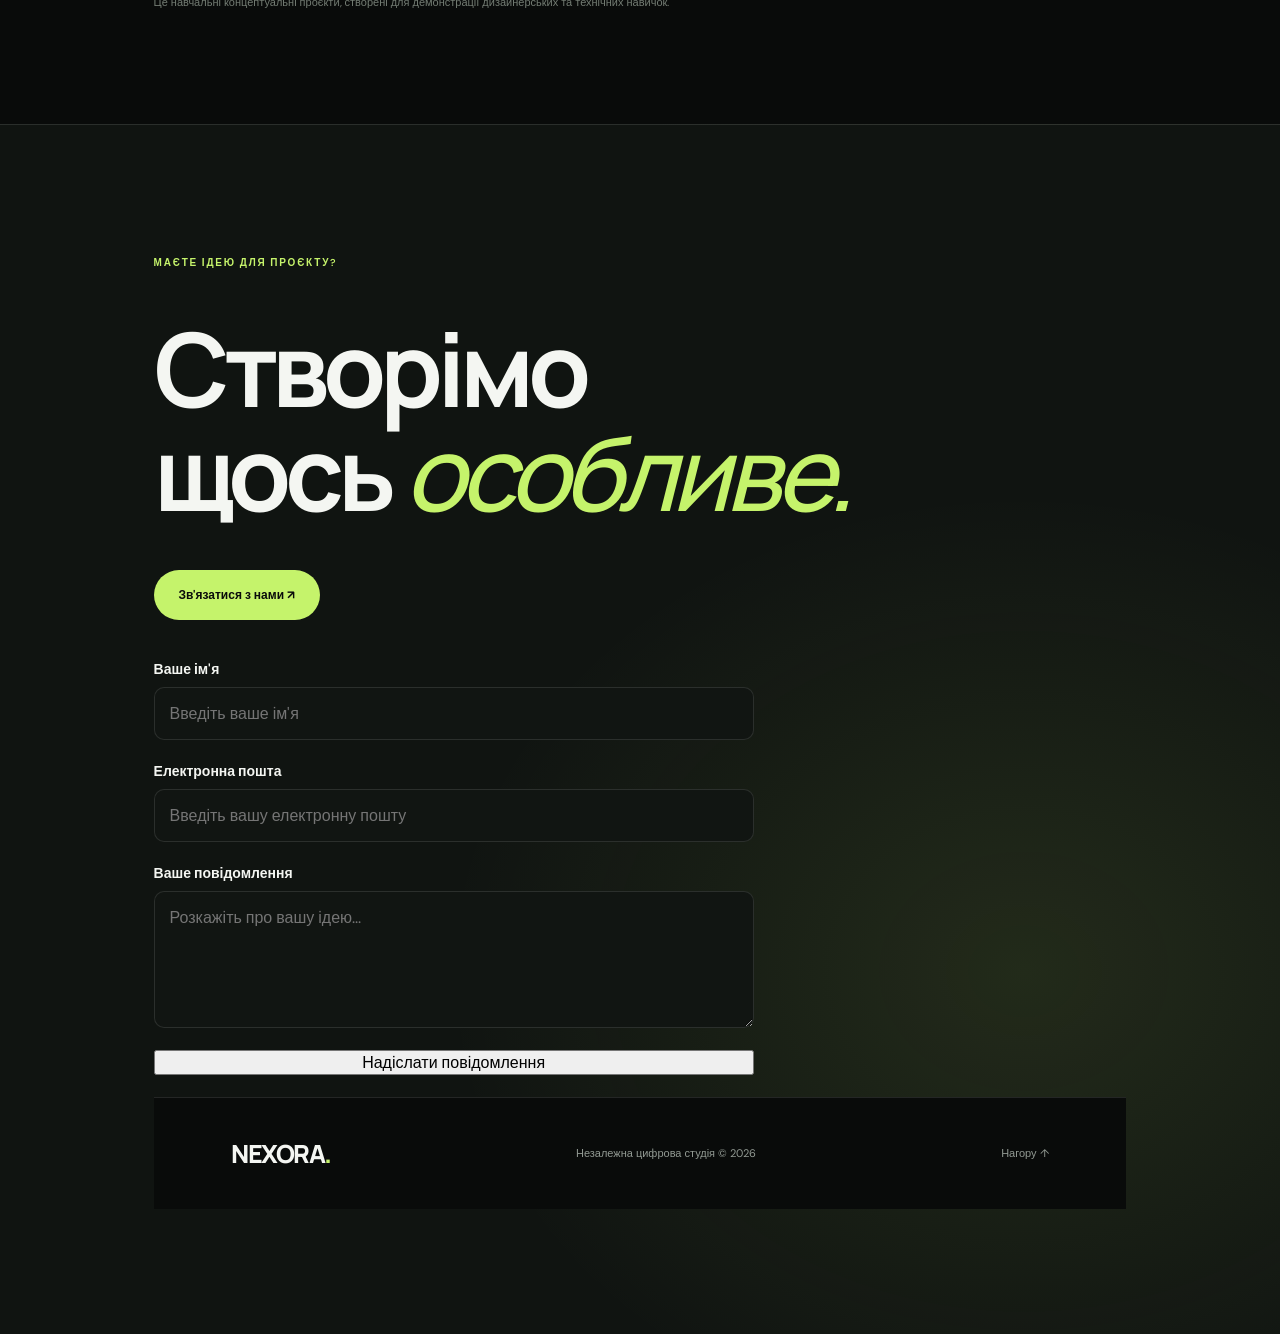
==== commit 89440f5c: "Fix contact form fields" ====
--- a/index.html
+++ b/index.html
@@ -360,80 +360,52 @@
 
             <!-- DEMO CONTACT FORM -->
 
-           <form
+           
+<form
     class="contact-form"
     id="nexoraContactForm"
     action="https://formspree.io/f/xjywyrdn"
     method="POST"
 >
-
-                <div class="form-group">
-
-                    <label for="contactName">
-                        Ваше ім'я
-                    </label>
-
-                    <input
-                        type="text"
-                        id="contactName"
-                        placeholder="Введіть ваше ім'я"
-                        required
-                    >
-
-                </div>
-
-
-                <div class="form-group">
-
-                    <label for="contactEmail">
-                        Електронна пошта
-                    </label>
-
-                    <input
-                        type="email"
-                        id="contactEmail"
-                        placeholder="Введіть вашу електронну пошту"
-                        required
-                    >
-
-                </div>
-
-
-                <div class="form-group">
-
-                    <label for="contactMessage">
-                        Ваше повідомлення
-                    </label>
-
-                    <textarea
-                        id="contactMessage"
-                        placeholder="Розкажіть про вашу ідею..."
-                        rows="5"
-                        required
-                    ></textarea>
-
-                </div>
-
-
-                <button type="submit" class="btn btn-primary">
-                    Надіслати повідомлення
-                </button>
-
-                <p
-                    id="formStatus"
-                    role="status"
-                    aria-live="polite"
-                ></p>
-
-            </form>
-
-            <p class="form-note">
-                
-            </p>
-
-        </section>
-
-    </main>
+    <div class="form-group">
+        <label for="contactName">Ваше ім'я</label>
+        <input
+            type="text"
+            id="contactName"
+            name="name"
+            placeholder="Введіть ваше ім'я"
+            required
+        >
+    </div>
+
+    <div class="form-group">
+        <label for="contactEmail">Електронна пошта</label>
+        <input
+            type="email"
+            id="contactEmail"
+            name="email"
+            placeholder="Введіть вашу електронну пошту"
+            required
+        >
+    </div>
+
+    <div class="form-group">
+        <label for="contactMessage">Ваше повідомлення</label>
+        <textarea
+            id="contactMessage"
+            name="message"
+            placeholder="Розкажіть про вашу ідею..."
+            rows="5"
+            required
+        ></textarea>
+    </div>
+
+    <button type="submit" class="btn btn-primary">
+        Надіслати повідомлення
+    </button>
+
+    <p id="formStatus" role="status" aria-live="polite"></p>
+</form>
 
 
     <!-- FOOTER -->
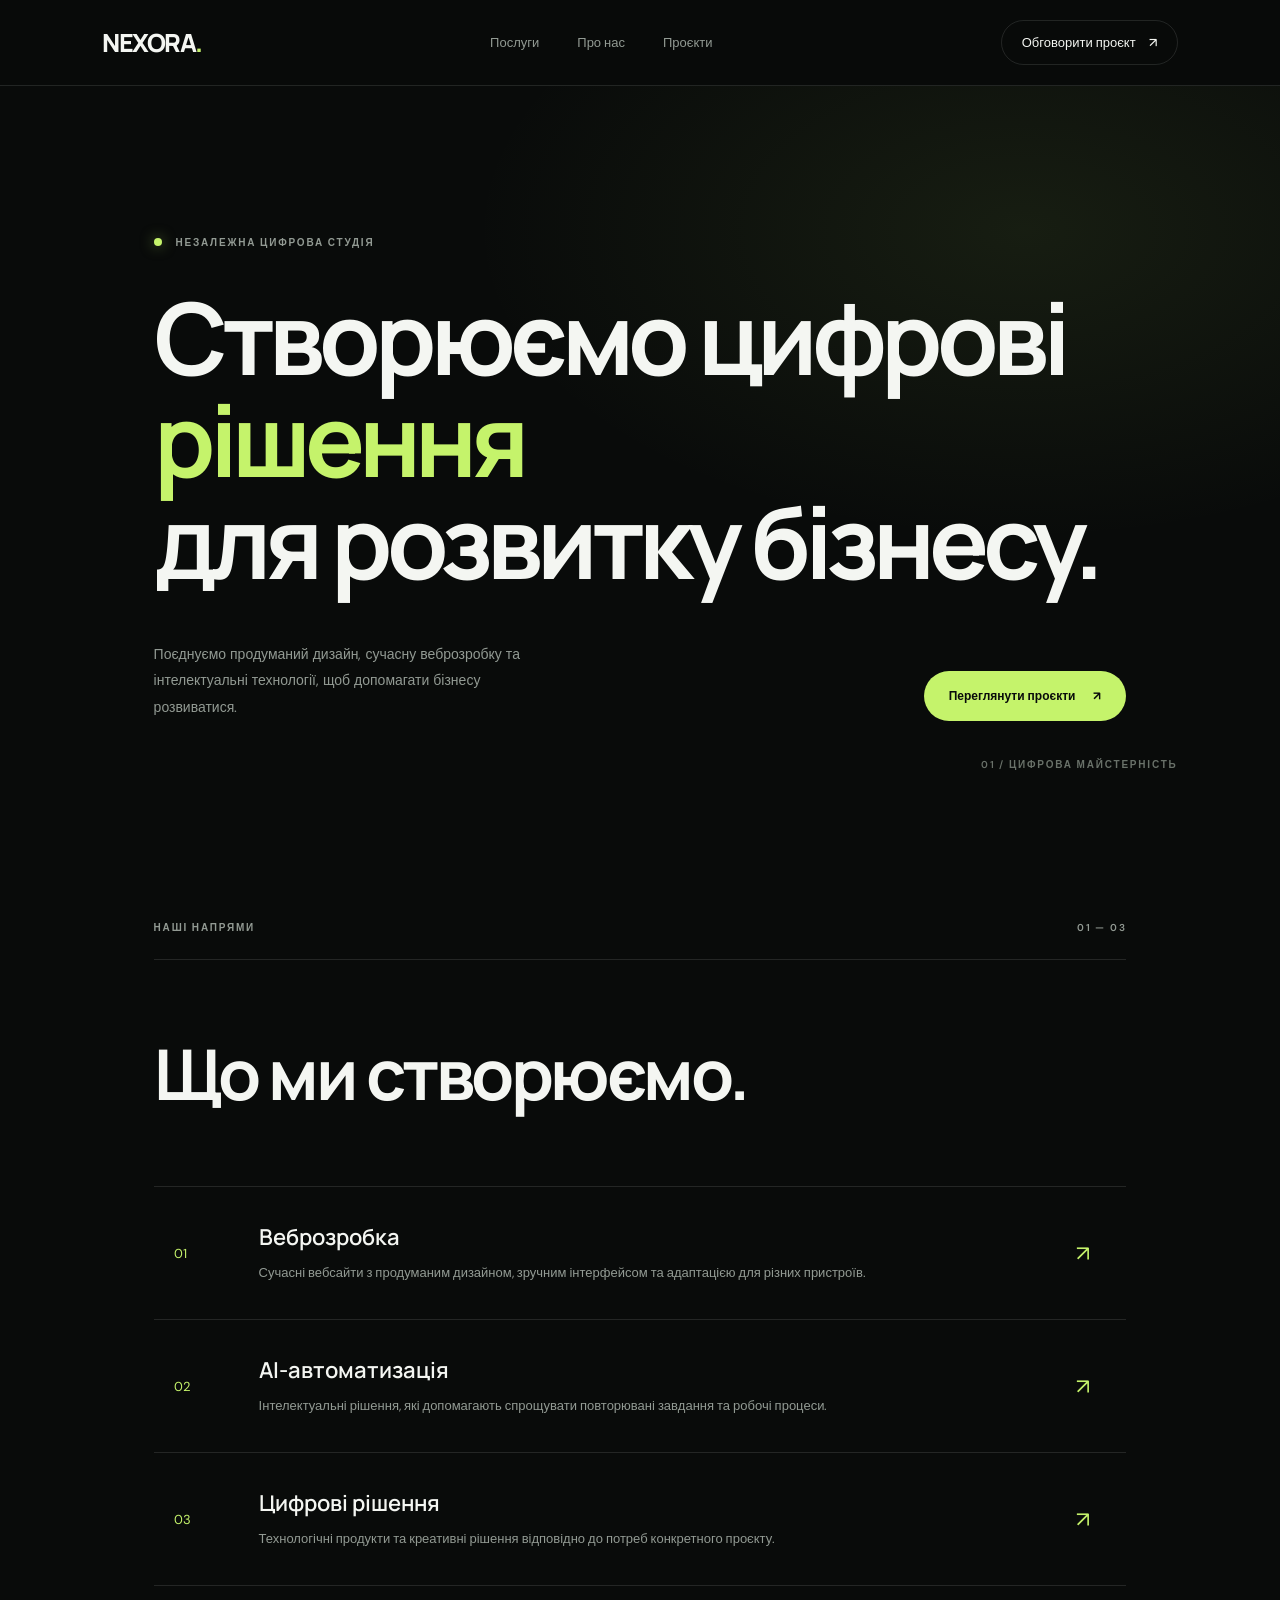
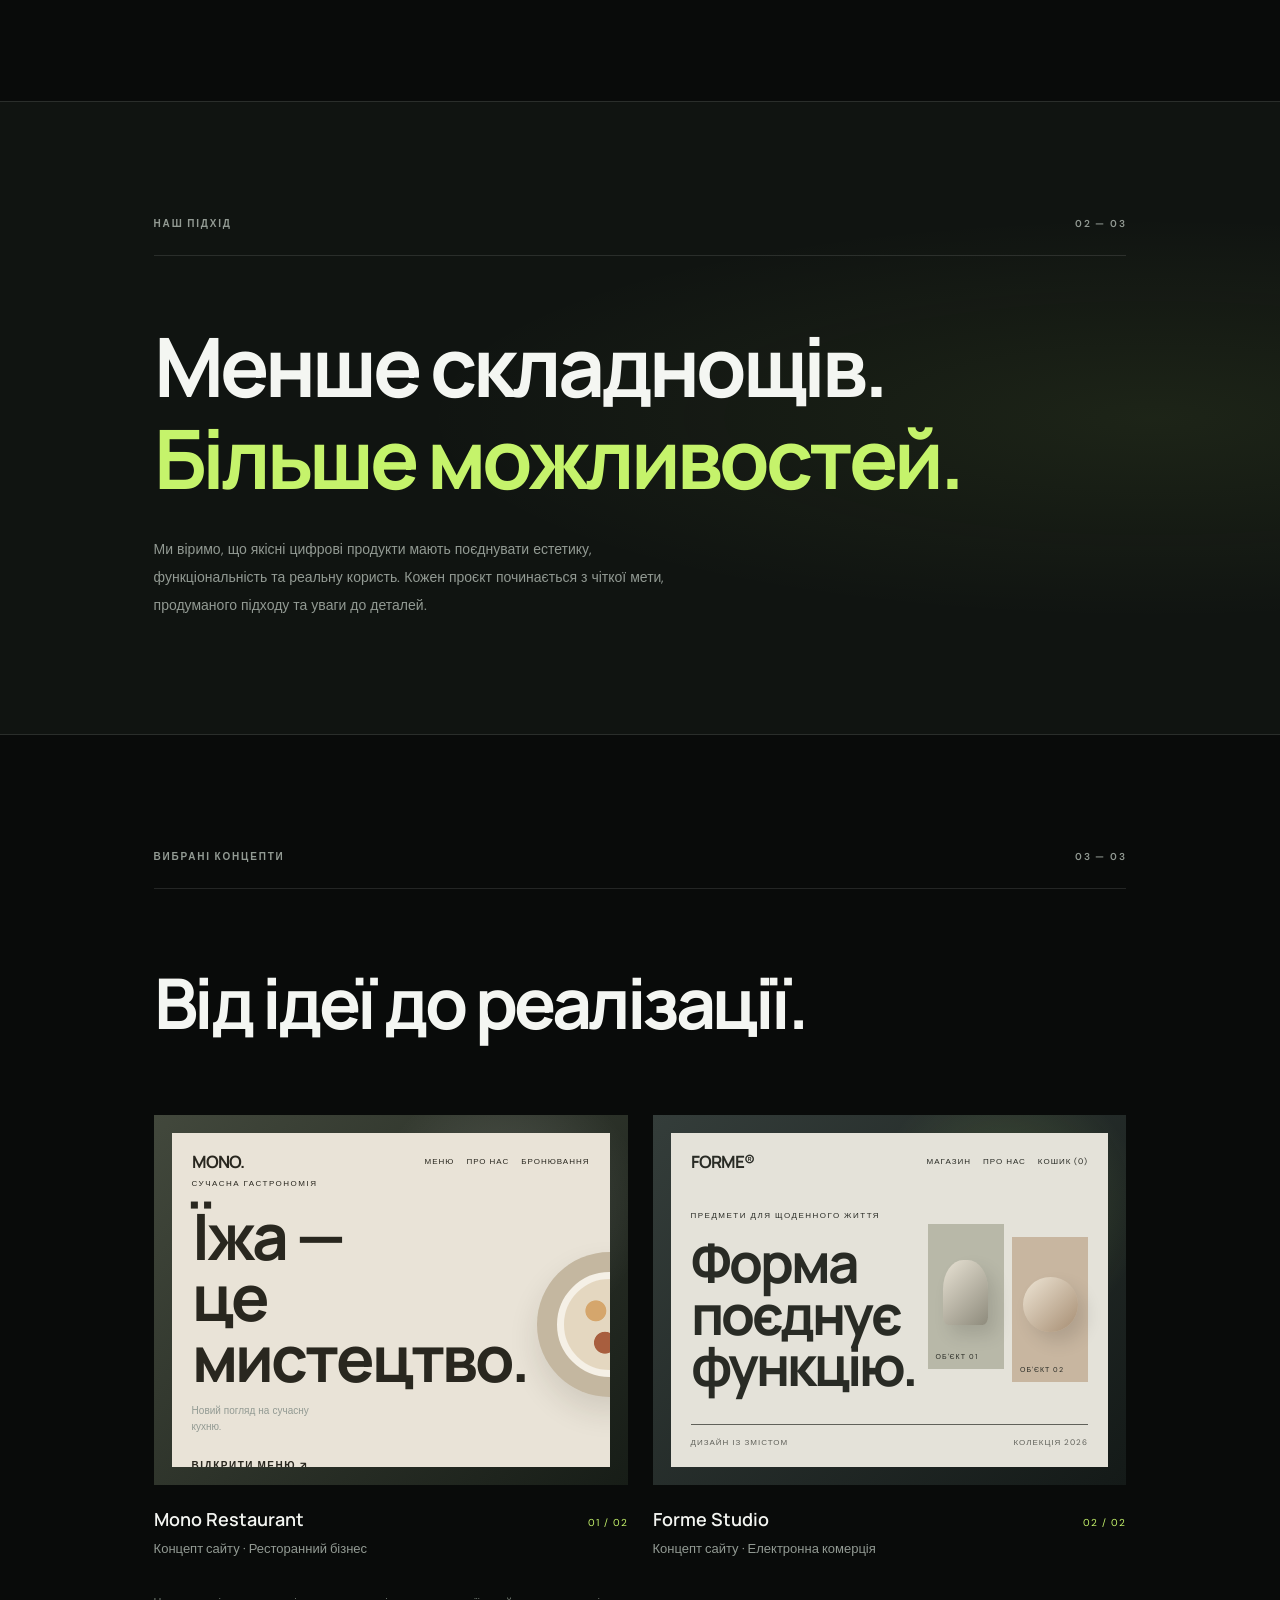
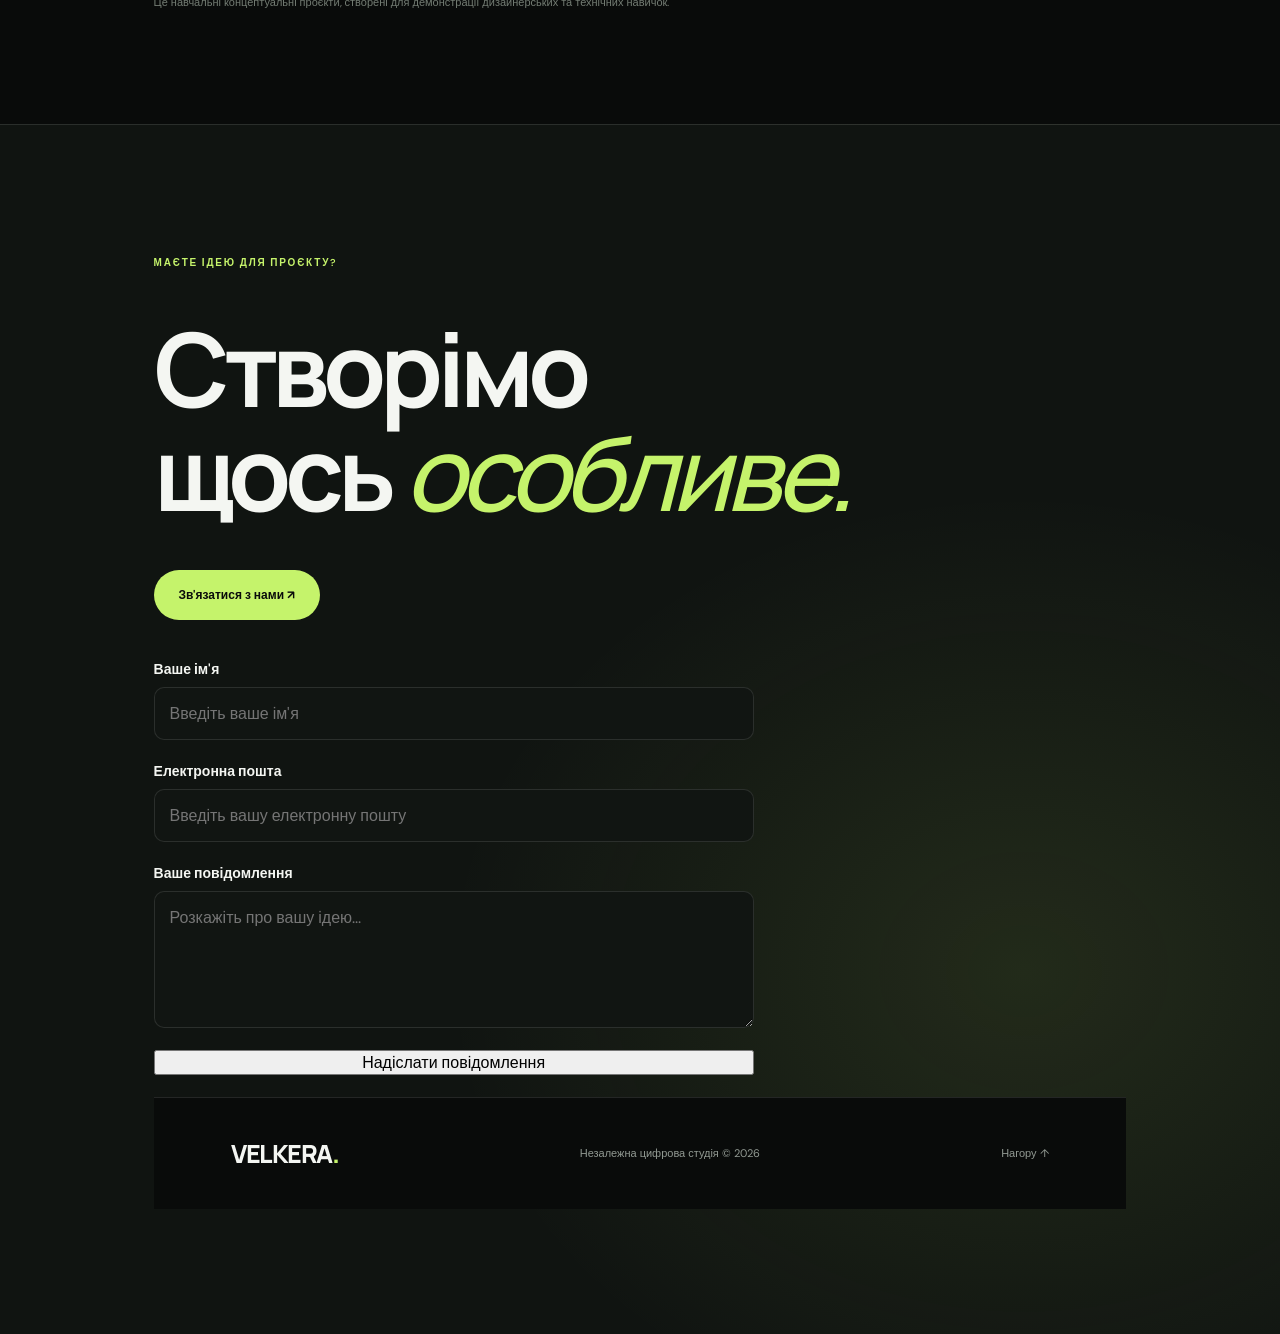
==== commit d800f153: "Update Velkera Studio branding" ====
--- a/index.html
+++ b/index.html
@@ -6,9 +6,8 @@
     <meta charset="UTF-8">
     <meta name="viewport" content="width=device-width, initial-scale=1.0">
 
-    <title>NEXORA STUDIO | Веброзробка та AI-рішення</title>
-
-    <meta name="description" content="NEXORA STUDIO — створення сучасних вебсайтів, цифрових продуктів та інтелектуальних AI-рішень для бізнесу.">
+  <title>VELKERA STUDIO — Створення сайтів та AI-рішень</title>
+    <meta name="description" content="VELKERA STUDIO — створення сучасних вебсайтів, цифрових продуктів та інтелектуальних AI-рішень для бізнесу.">
 
     <meta name="theme-color" content="#090b0a">
 
@@ -353,7 +352,7 @@
                 щось <i>особливе.</i>
             </h2>
 
-            <a href="#nexoraContactForm" class="contact-button">
+            <a href="#velkeraContactForm" class="contact-button">
                 Зв'язатися з нами ↗
             </a>
 
@@ -363,7 +362,7 @@
            
 <form
     class="contact-form"
-    id="nexoraContactForm"
+    id="velkeraContactForm"
     action="https://formspree.io/f/xjywyrdn"
     method="POST"
 >
@@ -413,7 +412,7 @@
     <footer>
 
         <a href="#top" class="logo">
-            NEXORA<span>.</span>
+            VELKERA<span>.</span>
         </a>
 
         <p>
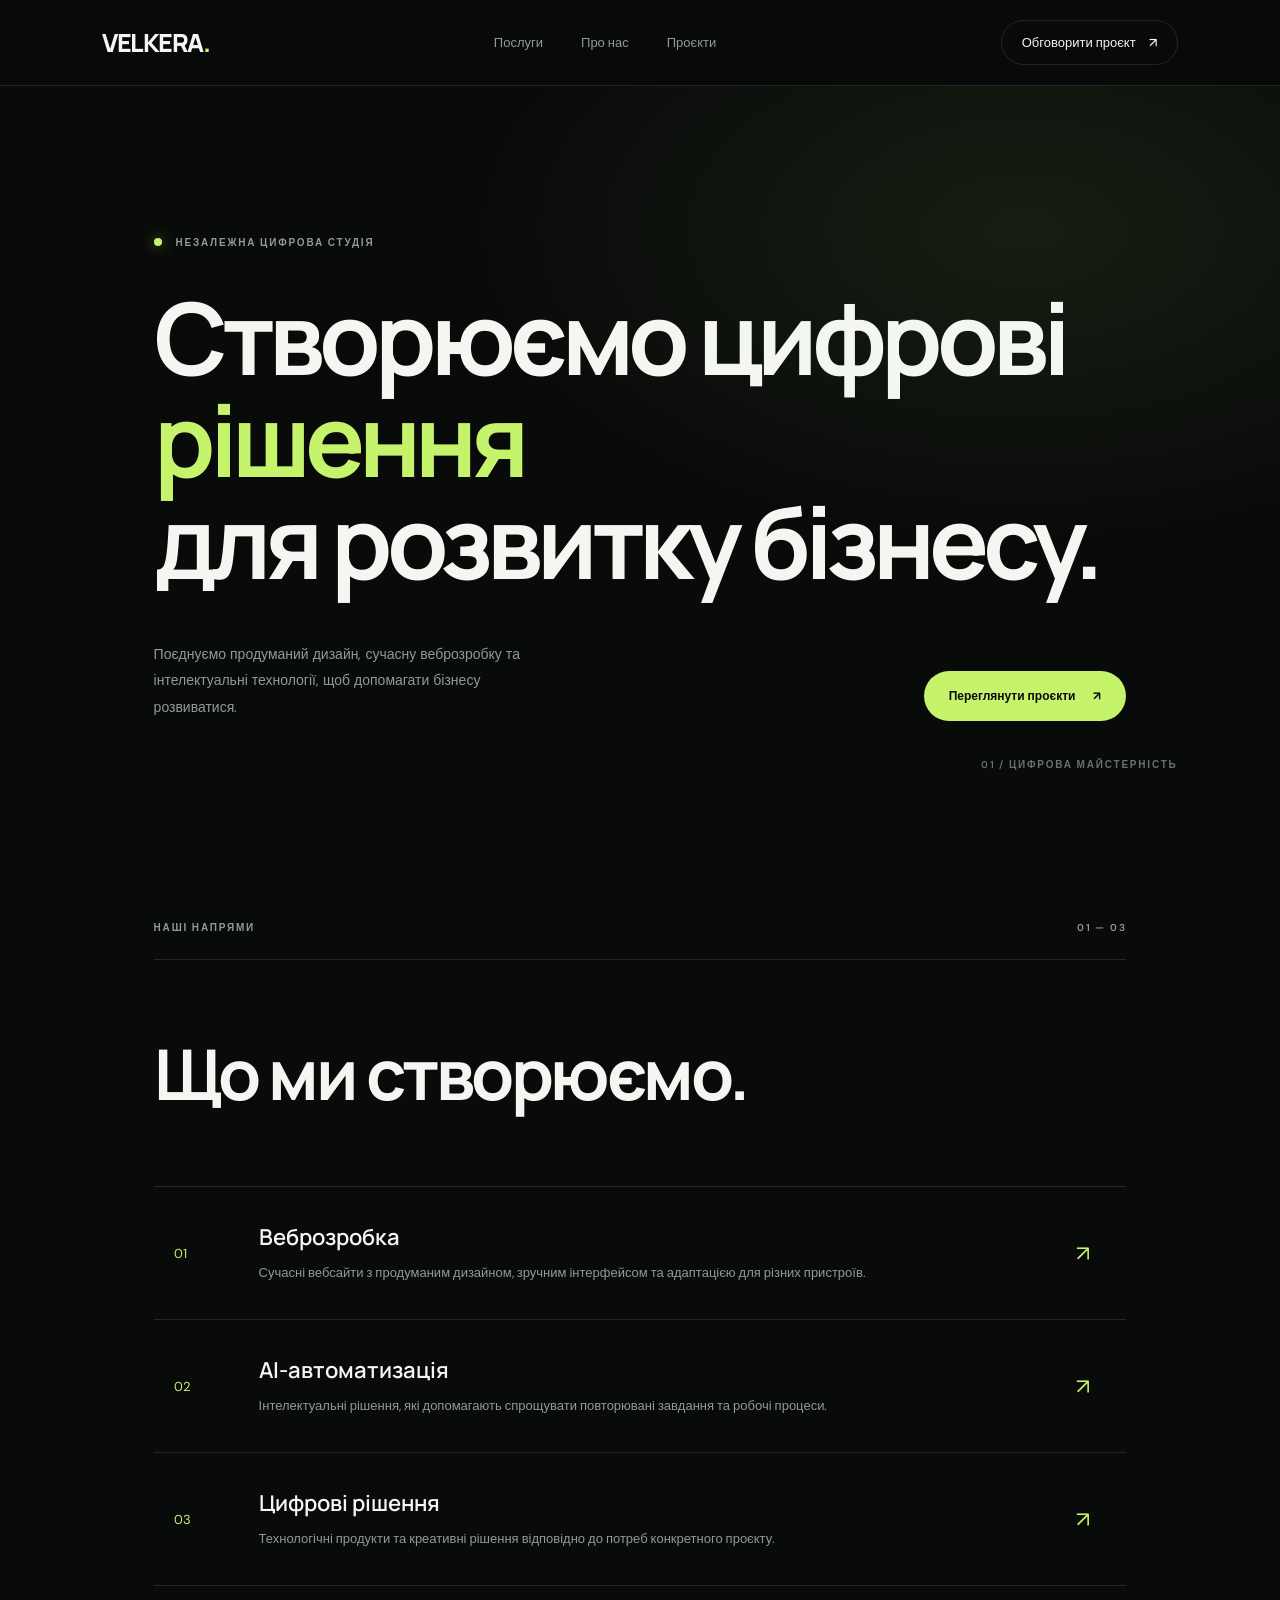
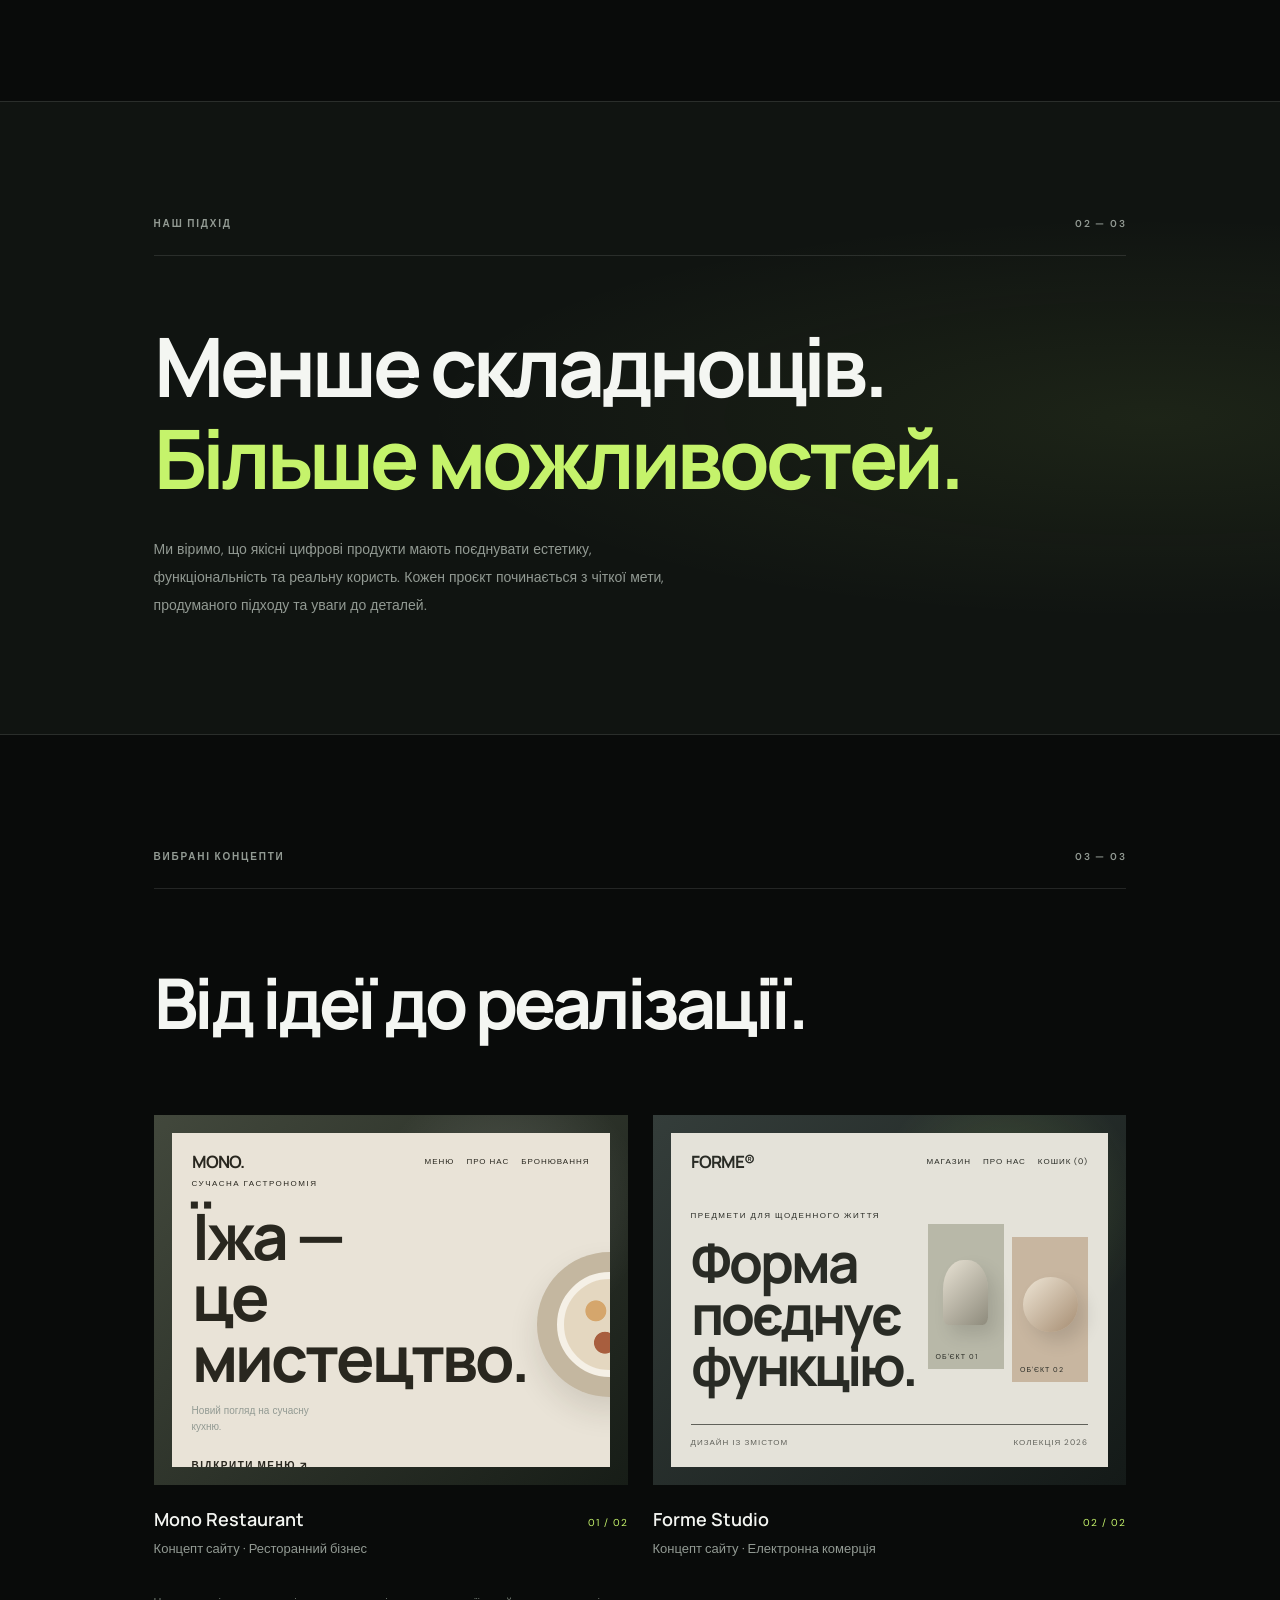
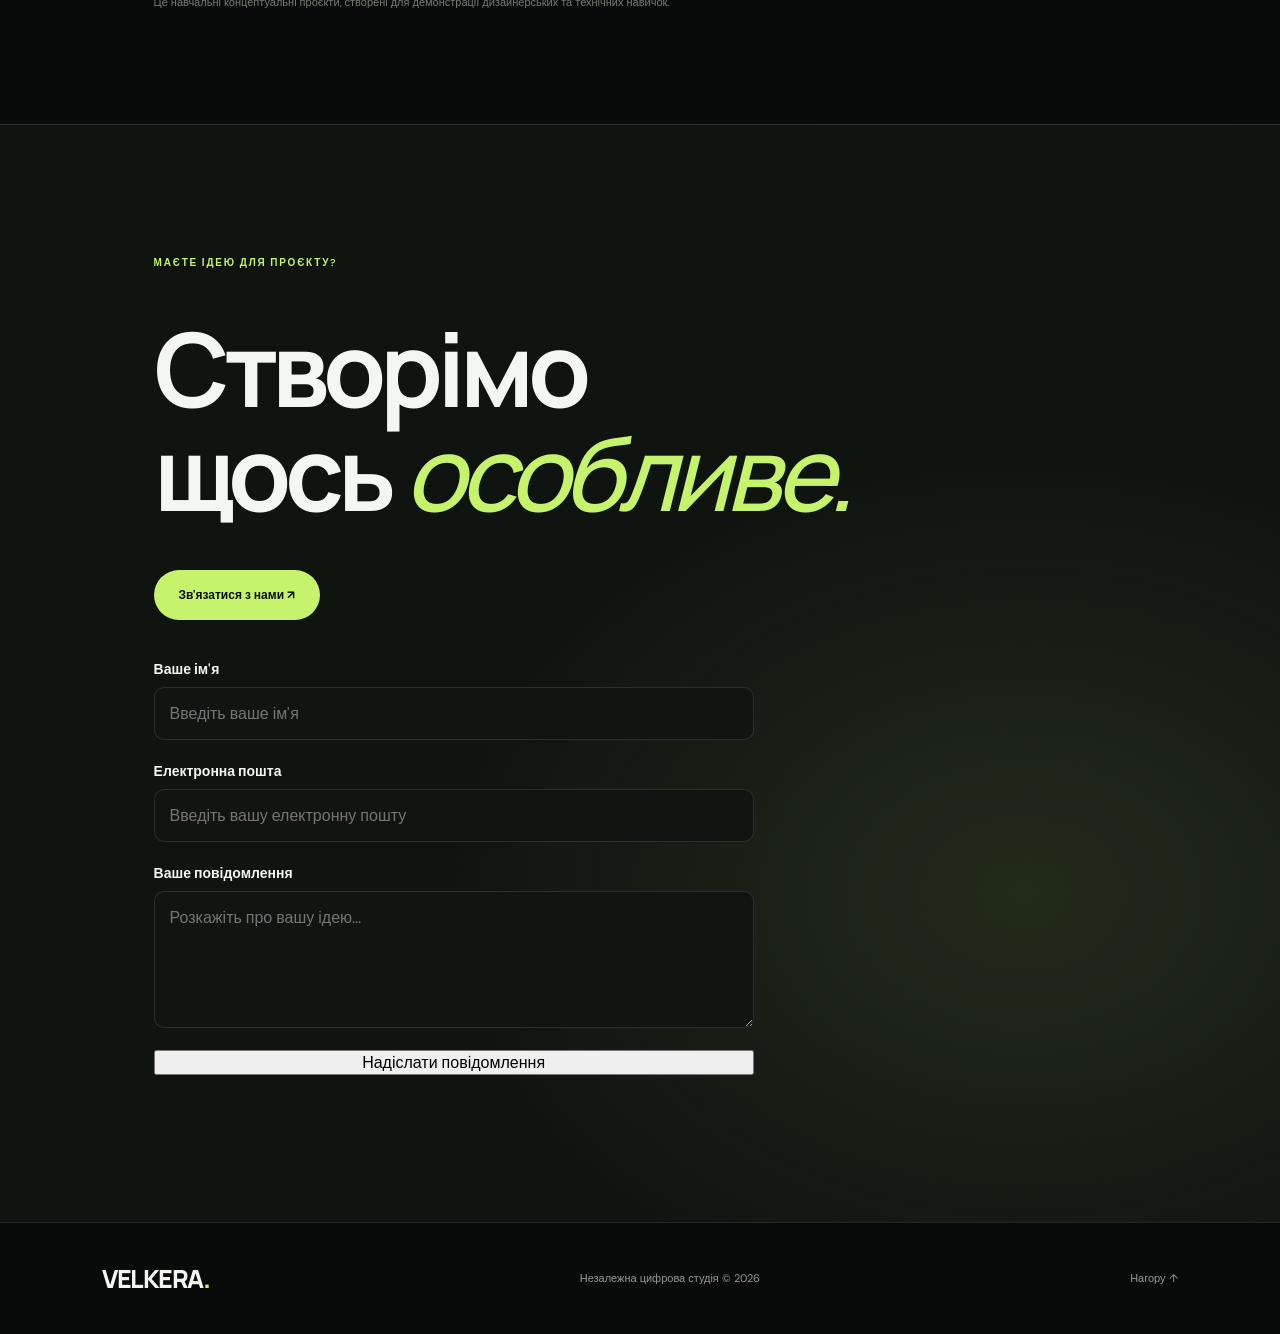
==== commit 2a5d1ef0: "Update Velkera Studio" ====
--- a/index.html
+++ b/index.html
@@ -1,4 +1,3 @@
-
 
 <!DOCTYPE html>
 <html lang="uk">
@@ -6,10 +5,13 @@
     <meta charset="UTF-8">
     <meta name="viewport" content="width=device-width, initial-scale=1.0">
 
-  <title>VELKERA STUDIO — Створення сайтів та AI-рішень</title>
-    <meta name="description" content="VELKERA STUDIO — створення сучасних вебсайтів, цифрових продуктів та інтелектуальних AI-рішень для бізнесу.">
+    <title>VELKERA STUDIO — Створення сайтів та AI-рішень</title>
+    <meta name="description" content="VELKERA STUDIO — концепція цифрової студії, присвячена сучасному вебдизайну, розробці сайтів та AI-рішенням.">
 
     <meta name="theme-color" content="#090b0a">
+    <meta property="og:title" content="VELKERA STUDIO">
+    <meta property="og:description" content="Сучасний вебдизайн, цифрові продукти та AI-рішення.">
+    <meta property="og:type" content="website">
 
     <link rel="icon" type="image/svg+xml" href="favicon.svg">
     <link rel="stylesheet" href="css/style.css">
@@ -20,10 +22,9 @@
 <body id="top">
 
     <!-- NAVIGATION -->
-
     <header class="navbar">
 
-        <a href="#top" class="logo">NEXORA<span>.</span></a>
+        <a href="#top" class="logo">VELKERA<span>.</span></a>
 
         <nav class="nav-links" id="navLinks">
             <a href="#services">Послуги</a>
@@ -46,11 +47,9 @@
 
     </header>
 
-
     <main>
 
         <!-- HERO SECTION -->
-
         <section class="hero">
 
             <div class="hero-label">
@@ -84,9 +83,7 @@
 
         </section>
 
-
         <!-- SERVICES SECTION -->
-
         <section class="services section" id="services">
 
             <div class="section-heading">
@@ -99,9 +96,7 @@
             <div class="service-list">
 
                 <article class="service">
-
                     <span class="service-number">01</span>
-
                     <div>
                         <h3>Веброзробка</h3>
                         <p>
@@ -110,16 +105,11 @@
                             для різних пристроїв.
                         </p>
                     </div>
-
                     <span class="service-arrow">↗</span>
-
-                </article>
-
+                </article>
 
                 <article class="service">
-
                     <span class="service-number">02</span>
-
                     <div>
                         <h3>AI-автоматизація</h3>
                         <p>
@@ -128,16 +118,11 @@
                             та робочі процеси.
                         </p>
                     </div>
-
                     <span class="service-arrow">↗</span>
-
-                </article>
-
+                </article>
 
                 <article class="service">
-
                     <span class="service-number">03</span>
-
                     <div>
                         <h3>Цифрові рішення</h3>
                         <p>
@@ -146,18 +131,14 @@
                             конкретного проєкту.
                         </p>
                     </div>
-
                     <span class="service-arrow">↗</span>
-
-                </article>
-
-            </div>
-
-        </section>
-
+                </article>
+
+            </div>
+
+        </section>
 
         <!-- ABOUT SECTION -->
-
         <section class="about section" id="about">
 
             <div class="section-heading">
@@ -181,9 +162,7 @@
 
         </section>
 
-
         <!-- PROJECTS SECTION -->
-
         <section class="projects section" id="projects">
 
             <div class="section-heading">
@@ -195,13 +174,10 @@
 
             <div class="project-grid">
 
-
                 <!-- PROJECT 1: MONO RESTAURANT -->
-
                 <article class="project-card">
 
                     <div class="project-visual visual-one">
-
                         <div class="mockup mono-mockup">
 
                             <div class="mockup-nav">
@@ -212,7 +188,6 @@
                             <div class="mono-content">
 
                                 <div class="mono-copy">
-
                                     <span>СУЧАСНА ГАСТРОНОМІЯ</span>
 
                                     <h4>
@@ -227,7 +202,6 @@
                                     <span class="mono-link">
                                         ВІДКРИТИ МЕНЮ ↗
                                     </span>
-
                                 </div>
 
                                 <div class="mono-dish">
@@ -242,30 +216,22 @@
                             </div>
 
                         </div>
-
-                    </div>
-
+                    </div>
 
                     <div class="project-info">
-
                         <div>
                             <h3>Mono Restaurant</h3>
                             <p>Концепт сайту · Ресторанний бізнес</p>
                         </div>
-
                         <span class="project-tag">01 / 02</span>
-
-                    </div>
-
-                </article>
-
+                    </div>
+
+                </article>
 
                 <!-- PROJECT 2: FORME STUDIO -->
-
                 <article class="project-card">
 
                     <div class="project-visual visual-two">
-
                         <div class="mockup forme-mockup">
 
                             <div class="mockup-nav">
@@ -276,7 +242,6 @@
                             <div class="forme-content">
 
                                 <div class="forme-heading">
-
                                     <span>
                                         ПРЕДМЕТИ ДЛЯ ЩОДЕННОГО ЖИТТЯ
                                     </span>
@@ -286,9 +251,7 @@
                                         поєднує<br>
                                         функцію.
                                     </h4>
-
                                 </div>
-
 
                                 <div class="forme-products">
 
@@ -312,23 +275,17 @@
                             </div>
 
                         </div>
-
-                    </div>
-
+                    </div>
 
                     <div class="project-info">
-
                         <div>
                             <h3>Forme Studio</h3>
                             <p>Концепт сайту · Електронна комерція</p>
                         </div>
-
                         <span class="project-tag">02 / 02</span>
-
-                    </div>
-
-                </article>
-
+                    </div>
+
+                </article>
 
             </div>
 
@@ -340,9 +297,7 @@
 
         </section>
 
-
         <!-- CONTACT SECTION -->
-
         <section class="contact" id="contact">
 
             <span>МАЄТЕ ІДЕЮ ДЛЯ ПРОЄКТУ?</span>
@@ -356,59 +311,60 @@
                 Зв'язатися з нами ↗
             </a>
 
-
-            <!-- DEMO CONTACT FORM -->
-
-           
-<form
-    class="contact-form"
-    id="velkeraContactForm"
-    action="https://formspree.io/f/xjywyrdn"
-    method="POST"
->
-    <div class="form-group">
-        <label for="contactName">Ваше ім'я</label>
-        <input
-            type="text"
-            id="contactName"
-            name="name"
-            placeholder="Введіть ваше ім'я"
-            required
-        >
-    </div>
-
-    <div class="form-group">
-        <label for="contactEmail">Електронна пошта</label>
-        <input
-            type="email"
-            id="contactEmail"
-            name="email"
-            placeholder="Введіть вашу електронну пошту"
-            required
-        >
-    </div>
-
-    <div class="form-group">
-        <label for="contactMessage">Ваше повідомлення</label>
-        <textarea
-            id="contactMessage"
-            name="message"
-            placeholder="Розкажіть про вашу ідею..."
-            rows="5"
-            required
-        ></textarea>
-    </div>
-
-    <button type="submit" class="btn btn-primary">
-        Надіслати повідомлення
-    </button>
-
-    <p id="formStatus" role="status" aria-live="polite"></p>
-</form>
-
+            <!-- CONTACT FORM -->
+            <form
+                class="contact-form"
+                id="velkeraContactForm"
+                action="https://formspree.io/f/xjywyrdn"
+                method="POST"
+            >
+
+                <div class="form-group">
+                    <label for="contactName">Ваше ім'я</label>
+                    <input
+                        type="text"
+                        id="contactName"
+                        name="name"
+                        placeholder="Введіть ваше ім'я"
+                        required
+                    >
+                </div>
+
+                <div class="form-group">
+                    <label for="contactEmail">Електронна пошта</label>
+                    <input
+                        type="email"
+                        id="contactEmail"
+                        name="email"
+                        placeholder="Введіть вашу електронну пошту"
+                        required
+                    >
+                </div>
+
+                <div class="form-group">
+                    <label for="contactMessage">Ваше повідомлення</label>
+                    <textarea
+                        id="contactMessage"
+                        name="message"
+                        placeholder="Розкажіть про вашу ідею..."
+                        rows="5"
+                        required
+                    ></textarea>
+                </div>
+
+                <button type="submit" class="btn btn-primary">
+                    Надіслати повідомлення
+                </button>
+
+                <p id="formStatus" role="status" aria-live="polite"></p>
+
+            </form>
+
+        </section>
+
+    </main>
 
     <!-- FOOTER -->
-
     <footer>
 
         <a href="#top" class="logo">
